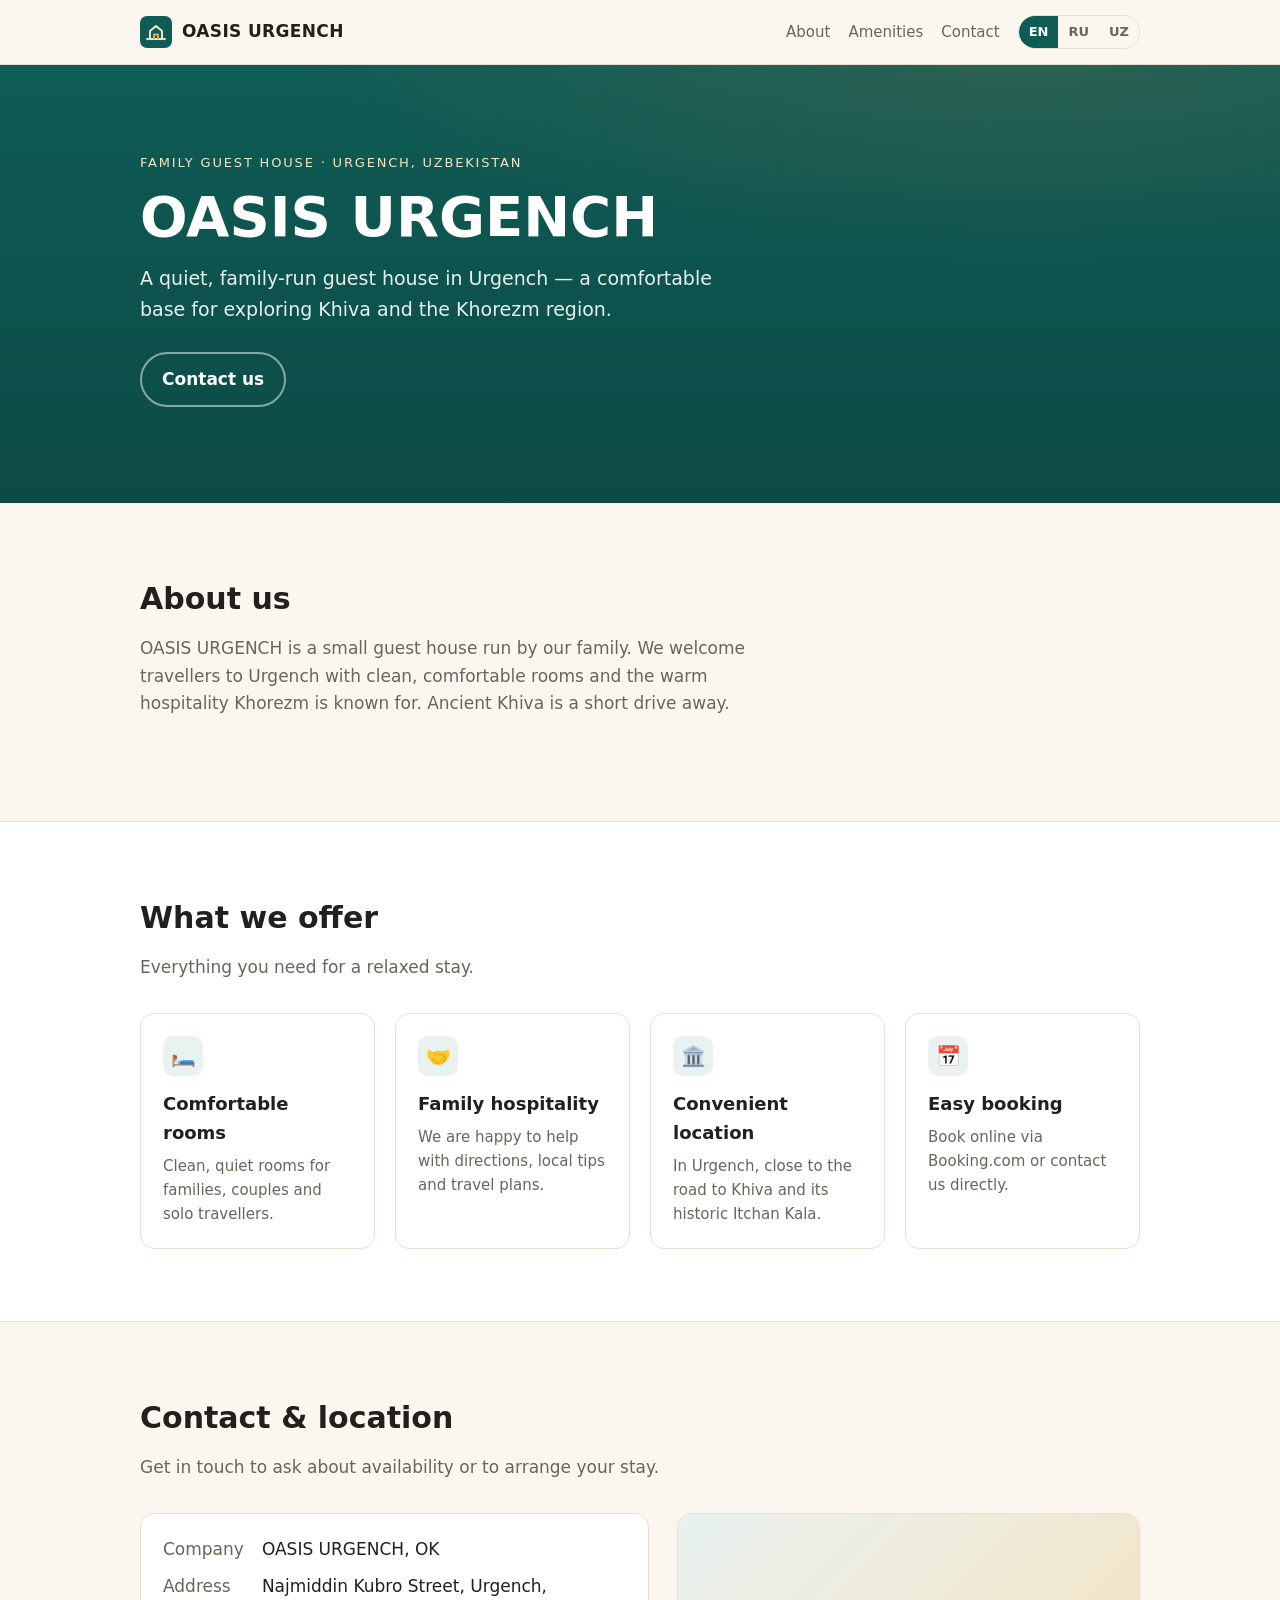
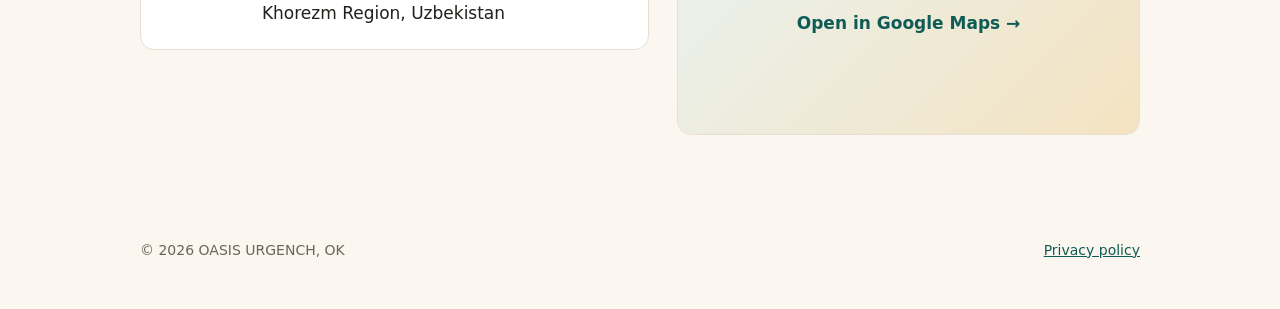
==== index.html @ 20c824fc "Add OASIS URGENCH guest house website Static one-page site (EN/RU/UZ) with contact details driven by" ====
<!doctype html>
<html lang="en">
<head>
  <meta charset="utf-8">
  <meta name="viewport" content="width=device-width, initial-scale=1">
  <title>OASIS URGENCH, OK — Family Guest House in Urgench, Uzbekistan</title>
  <meta name="description" content="OASIS URGENCH, OK is a family-run guest house on Najmiddin Kubro Street in Urgench, Khorezm Region, Uzbekistan.">
  <!-- Google Search Console: paste the verification meta tag on the next line if you choose the "HTML tag" method -->

  <link rel="icon" href="assets/favicon.svg" type="image/svg+xml">
  <link rel="stylesheet" href="assets/styles.css">
</head>
<body>
  <header class="site-header">
    <div class="wrap">
      <a class="brand" href="#top"><img src="assets/favicon.svg" alt="">OASIS URGENCH</a>
      <nav class="nav">
        <a href="#about" data-i18n="nav.about">About</a>
        <a href="#amenities" data-i18n="nav.amenities">Amenities</a>
        <a href="#contact" data-i18n="nav.contact">Contact</a>
        <div class="lang" role="group" aria-label="Language">
          <button type="button" data-lang="en" aria-pressed="true">EN</button>
          <button type="button" data-lang="ru" aria-pressed="false">RU</button>
          <button type="button" data-lang="uz" aria-pressed="false">UZ</button>
        </div>
      </nav>
    </div>
  </header>

  <main id="top">
    <div class="hero">
      <div class="wrap">
        <p class="eyebrow" data-i18n="hero.eyebrow">Family guest house · Urgench, Uzbekistan</p>
        <h1>OASIS URGENCH</h1>
        <p class="lead" data-i18n="hero.lead">A quiet, family-run guest house in Urgench — a comfortable base for exploring Khiva and the Khorezm region.</p>
        <div class="actions">
          <a class="btn btn-primary" href="#" data-site-href="bookingUrl" target="_blank" rel="noopener" data-i18n="hero.book">Book on Booking.com</a>
          <a class="btn btn-ghost" href="#contact" data-i18n="hero.contact">Contact us</a>
        </div>
      </div>
    </div>

    <section id="about">
      <div class="wrap">
        <h2 data-i18n="about.title">About us</h2>
        <p class="section-intro" data-i18n="about.text">OASIS URGENCH is a small guest house run by our family. We welcome travellers to Urgench with clean, comfortable rooms and the warm hospitality Khorezm is known for. Ancient Khiva is a short drive away.</p>
      </div>
    </section>

    <section id="amenities" class="alt">
      <div class="wrap">
        <h2 data-i18n="amenities.title">What we offer</h2>
        <p class="section-intro" data-i18n="amenities.intro">Everything you need for a relaxed stay.</p>
        <div class="grid">
          <div class="card">
            <div class="icon" aria-hidden="true">🛏️</div>
            <h3 data-i18n="amenities.rooms.t">Comfortable rooms</h3>
            <p data-i18n="amenities.rooms.d">Clean, quiet rooms for families, couples and solo travellers.</p>
          </div>
          <div class="card">
            <div class="icon" aria-hidden="true">🤝</div>
            <h3 data-i18n="amenities.host.t">Family hospitality</h3>
            <p data-i18n="amenities.host.d">We are happy to help with directions, local tips and travel plans.</p>
          </div>
          <div class="card">
            <div class="icon" aria-hidden="true">🏛️</div>
            <h3 data-i18n="amenities.location.t">Convenient location</h3>
            <p data-i18n="amenities.location.d">In Urgench, close to the road to Khiva and its historic Itchan Kala.</p>
          </div>
          <div class="card">
            <div class="icon" aria-hidden="true">📅</div>
            <h3 data-i18n="amenities.booking.t">Easy booking</h3>
            <p data-i18n="amenities.booking.d">Book online via Booking.com or contact us directly.</p>
          </div>
        </div>
      </div>
    </section>

    <section id="contact">
      <div class="wrap">
        <h2 data-i18n="contact.title">Contact &amp; location</h2>
        <p class="section-intro" data-i18n="contact.intro">Get in touch to ask about availability or to arrange your stay.</p>
        <div class="contact">
          <div class="card">
            <dl>
              <dt data-i18n="contact.company">Company</dt>
              <dd data-site="legalName">OASIS URGENCH, OK</dd>
              <dt data-i18n="contact.address">Address</dt>
              <dd data-site="address">Najmiddin Kubro Street, Urgench, Khorezm Region, Uzbekistan</dd>
              <dt data-i18n="contact.phone" data-site-row="phone">Phone</dt>
              <dd data-site-row="phone"><a data-site-link="phone"></a></dd>
              <dt data-i18n="contact.email" data-site-row="email">Email</dt>
              <dd data-site-row="email"><a data-site-link="email"></a></dd>
              <dt data-site-row="telegram">Telegram</dt>
              <dd data-site-row="telegram"><a data-site-link="telegram" target="_blank" rel="noopener"></a></dd>
              <dt data-site-row="whatsapp">WhatsApp</dt>
              <dd data-site-row="whatsapp"><a data-site-link="whatsapp" target="_blank" rel="noopener"></a></dd>
            </dl>
          </div>
          <div class="card map-card">
            <a href="#" data-site-href="mapsUrl" target="_blank" rel="noopener" data-i18n="contact.map">Open in Google Maps →</a>
          </div>
        </div>
      </div>
    </section>
  </main>

  <footer class="site-footer">
    <div class="wrap">
      <span>© <span data-year></span> OASIS URGENCH, OK</span>
      <a href="privacy.html" data-i18n="footer.privacy">Privacy policy</a>
    </div>
  </footer>

  <script src="assets/config.js"></script>
  <script src="assets/main.js"></script>
</body>
</html>
---- assets/styles.css ----
:root {
  --bg: #fbf7f0;
  --surface: #ffffff;
  --text: #22201c;
  --muted: #6b645a;
  --brand: #0f5c56;
  --brand-ink: #ffffff;
  --accent: #c9823a;
  --line: #e7dfd2;
  --radius: 14px;
  --max: 1040px;
}

* { box-sizing: border-box; }

html { scroll-behavior: smooth; }

body {
  margin: 0;
  background: var(--bg);
  color: var(--text);
  font: 17px/1.6 "Inter", system-ui, -apple-system, "Segoe UI", Roboto, sans-serif;
}

a { color: var(--brand); }

.wrap { max-width: var(--max); margin: 0 auto; padding: 0 20px; }

/* Header */
.site-header {
  position: sticky; top: 0; z-index: 10;
  background: rgba(251, 247, 240, .92);
  backdrop-filter: blur(8px);
  border-bottom: 1px solid var(--line);
}
.site-header .wrap {
  display: flex; align-items: center; justify-content: space-between;
  gap: 16px; min-height: 64px;
}
.brand {
  display: flex; align-items: center; gap: 10px;
  font-weight: 700; letter-spacing: .02em; color: var(--text); text-decoration: none;
}
.brand img { width: 32px; height: 32px; }
.nav { display: flex; align-items: center; gap: 18px; }
.nav a { color: var(--muted); text-decoration: none; font-size: 15px; }
.nav a:hover { color: var(--text); }
.lang { display: flex; border: 1px solid var(--line); border-radius: 999px; overflow: hidden; }
.lang button {
  border: 0; background: transparent; padding: 6px 10px; cursor: pointer;
  font: inherit; font-size: 13px; font-weight: 600; color: var(--muted);
}
.lang button[aria-pressed="true"] { background: var(--brand); color: var(--brand-ink); }

/* Hero */
.hero {
  background:
    radial-gradient(1200px 400px at 80% -10%, rgba(201, 130, 58, .18), transparent 60%),
    linear-gradient(180deg, #0f5c56 0%, #0c4a45 100%);
  color: #fff;
  padding: 88px 0 96px;
}
.eyebrow {
  text-transform: uppercase; letter-spacing: .14em; font-size: 13px;
  color: #f4e3c1; margin: 0 0 12px;
}
.hero h1 { font-size: clamp(34px, 6vw, 56px); line-height: 1.1; margin: 0 0 16px; }
.hero p.lead { font-size: 19px; max-width: 620px; margin: 0 0 28px; color: #e6f0ee; }
.actions { display: flex; flex-wrap: wrap; gap: 12px; }
.btn {
  display: inline-block; padding: 12px 20px; border-radius: 999px;
  font-weight: 600; text-decoration: none; border: 2px solid transparent;
}
.btn-primary { background: var(--accent); color: #fff; }
.btn-ghost { border-color: rgba(255, 255, 255, .5); color: #fff; }

/* Sections */
section { padding: 72px 0; }
section h2 { font-size: 30px; margin: 0 0 12px; }
.section-intro { color: var(--muted); max-width: 640px; margin: 0 0 32px; }

.grid { display: grid; gap: 20px; grid-template-columns: repeat(auto-fit, minmax(220px, 1fr)); }
.card {
  background: var(--surface); border: 1px solid var(--line);
  border-radius: var(--radius); padding: 22px;
}
.card h3 { margin: 0 0 6px; font-size: 18px; }
.card p { margin: 0; color: var(--muted); font-size: 15px; }
.icon {
  width: 40px; height: 40px; border-radius: 10px; display: grid; place-items: center;
  background: #e9f2f0; color: var(--brand); margin-bottom: 14px; font-size: 20px;
}

.alt { background: var(--surface); border-top: 1px solid var(--line); border-bottom: 1px solid var(--line); }

.contact { display: grid; gap: 28px; grid-template-columns: 1.1fr 1fr; align-items: start; }
.contact dl { margin: 0; display: grid; grid-template-columns: max-content 1fr; gap: 10px 18px; }
.contact dt { color: var(--muted); }
.contact dd { margin: 0; font-weight: 500; overflow-wrap: anywhere; }
.map-card { padding: 0; overflow: hidden; }
.map-card a {
  display: grid; place-items: center; min-height: 220px; text-decoration: none;
  background: linear-gradient(135deg, #e9f2f0, #f4e3c1); color: var(--brand); font-weight: 600;
}

/* Footer */
.site-footer { padding: 32px 0 48px; color: var(--muted); font-size: 14px; }
.site-footer .wrap { display: flex; flex-wrap: wrap; justify-content: space-between; gap: 12px; }

/* Legal page */
.legal { padding: 56px 0 72px; }
.legal h1 { font-size: 34px; margin: 0 0 6px; }
.legal h2 { font-size: 21px; margin: 32px 0 8px; }
.legal .updated { color: var(--muted); margin: 0 0 24px; }
.legal p, .legal li { max-width: 720px; }

[hidden] { display: none !important; }

@media (max-width: 760px) {
  .nav a { display: none; }
  .hero { padding: 64px 0 72px; }
  section { padding: 56px 0; }
  .contact { grid-template-columns: 1fr; }
}
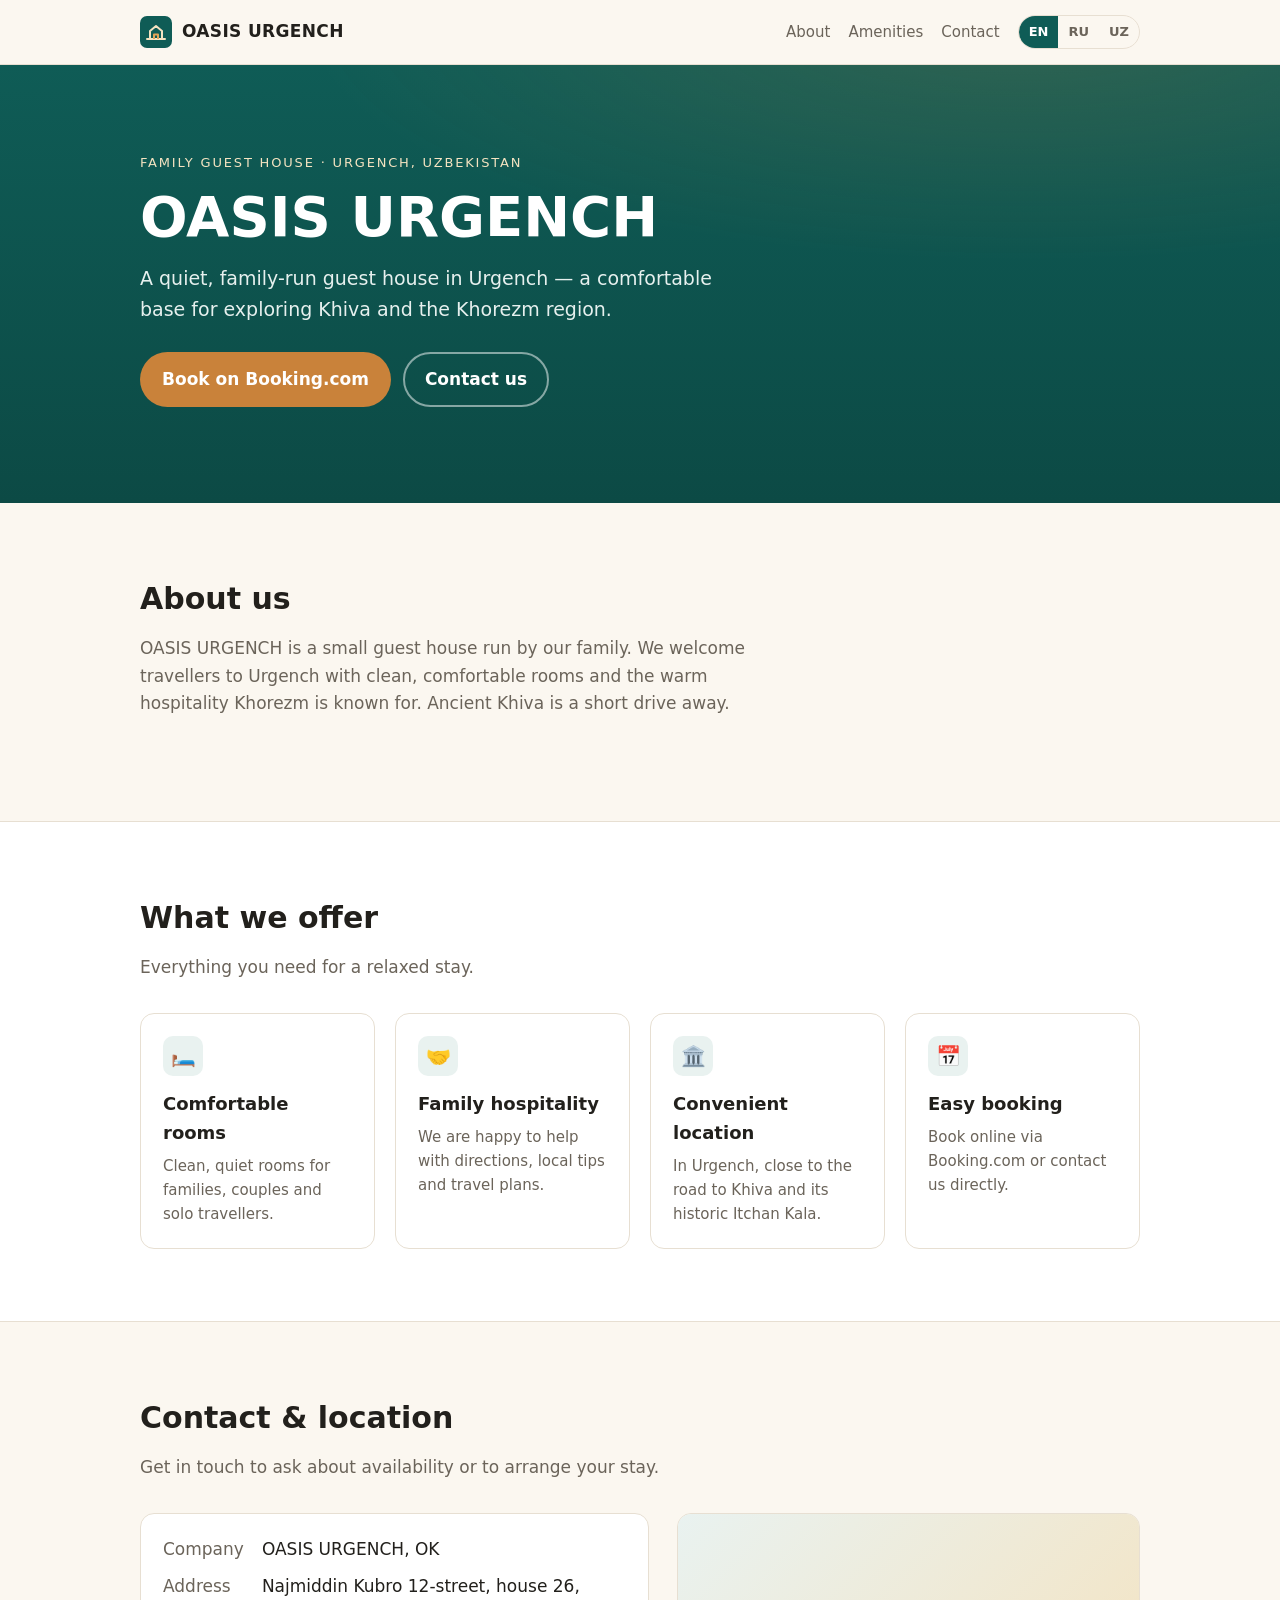
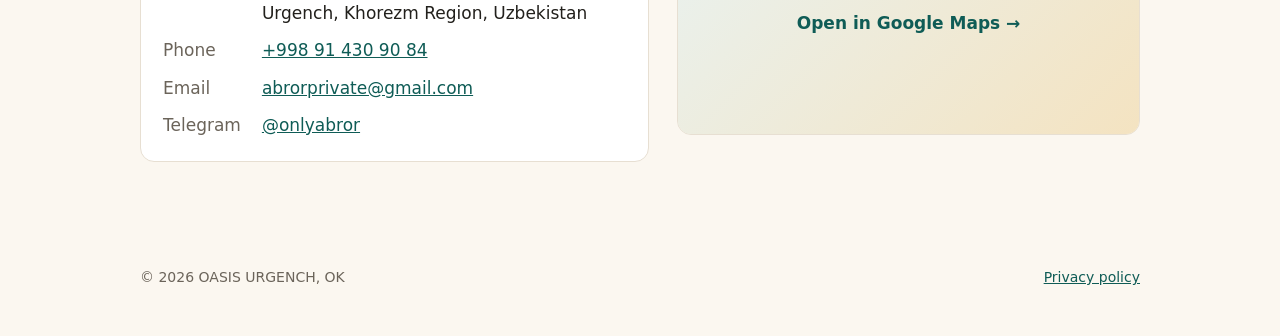
==== commit 90b47181: "Fill in contact details, address and Booking link Co-Authored-By: Claude Opus 5.5 <noreply@anthropic" ====
--- a/index.html
+++ b/index.html
@@ -86,7 +86,7 @@
               <dt data-i18n="contact.company">Company</dt>
               <dd data-site="legalName">OASIS URGENCH, OK</dd>
               <dt data-i18n="contact.address">Address</dt>
-              <dd data-site="address">Najmiddin Kubro Street, Urgench, Khorezm Region, Uzbekistan</dd>
+              <dd data-site="address">Najmiddin Kubro 12-street, house 26, Urgench, Khorezm Region, Uzbekistan</dd>
               <dt data-i18n="contact.phone" data-site-row="phone">Phone</dt>
               <dd data-site-row="phone"><a data-site-link="phone"></a></dd>
               <dt data-i18n="contact.email" data-site-row="email">Email</dt>
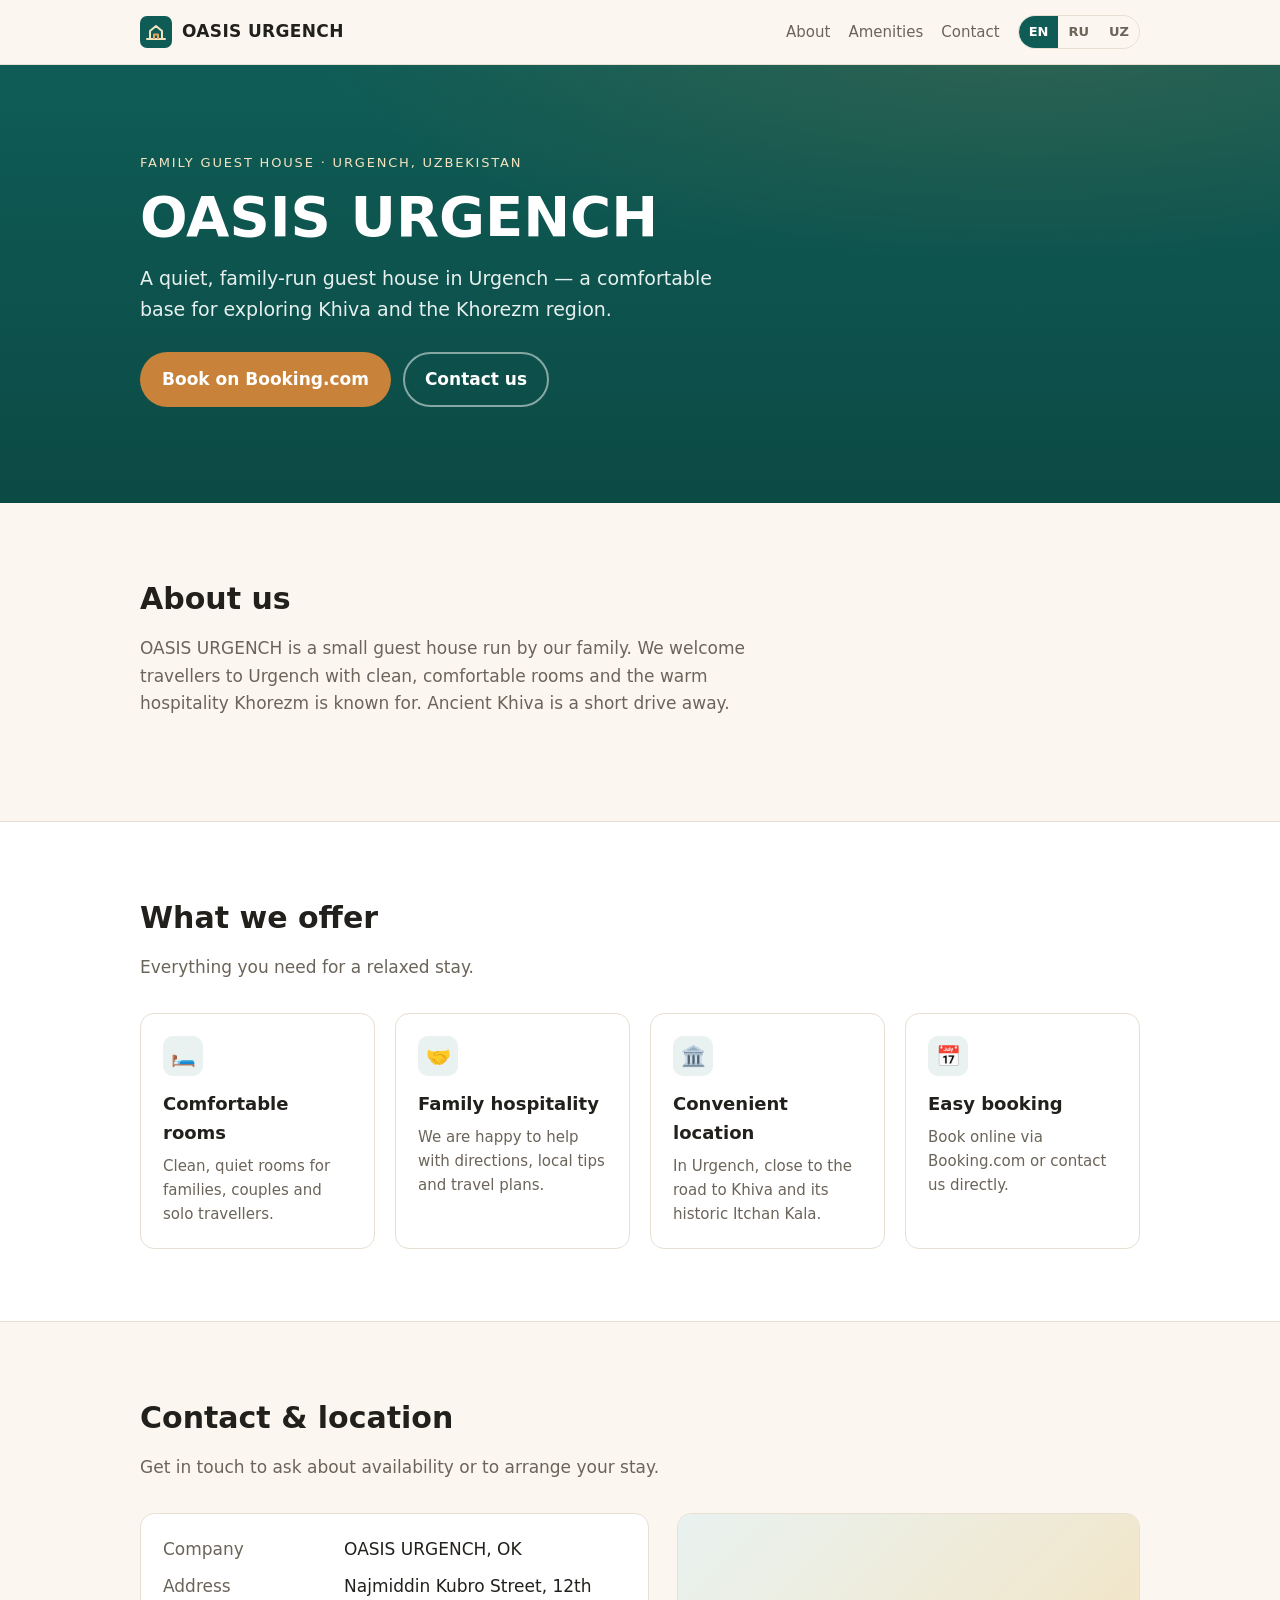
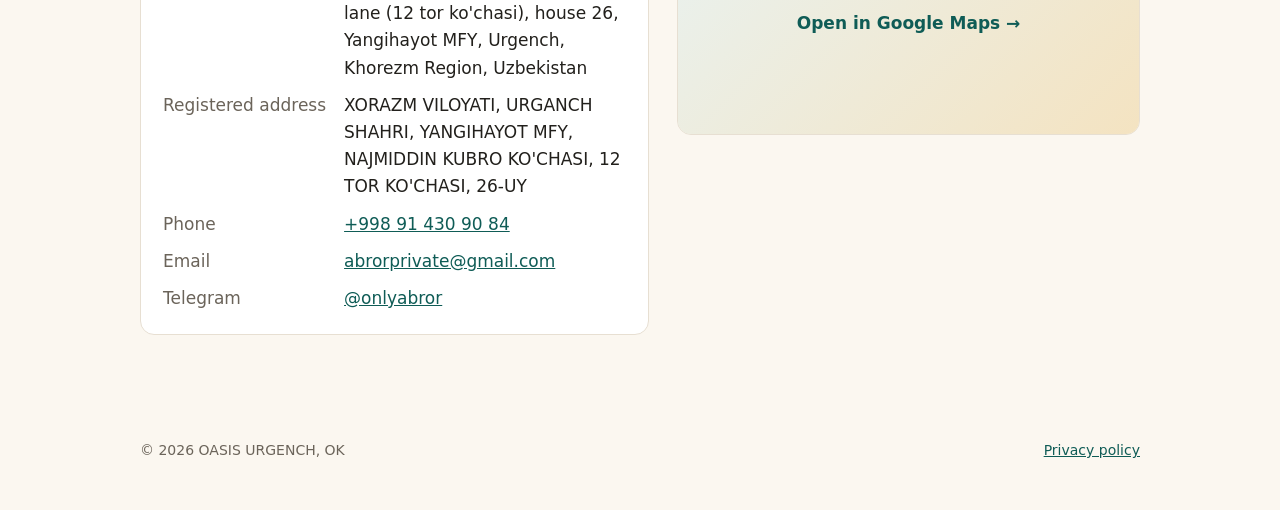
==== commit 68400f41: "Use the full registered address Co-Authored-By: Claude Opus 5.5 <noreply@anthropic.com> Claude-Sessi" ====
--- a/index.html
+++ b/index.html
@@ -86,7 +86,9 @@
               <dt data-i18n="contact.company">Company</dt>
               <dd data-site="legalName">OASIS URGENCH, OK</dd>
               <dt data-i18n="contact.address">Address</dt>
-              <dd data-site="address">Najmiddin Kubro 12-street, house 26, Urgench, Khorezm Region, Uzbekistan</dd>
+              <dd data-site="address">Najmiddin Kubro Street, 12th lane (12 tor ko'chasi), house 26, Yangihayot MFY, Urgench, Khorezm Region, Uzbekistan</dd>
+              <dt data-i18n="contact.official">Registered address</dt>
+              <dd data-site="addressOfficial">XORAZM VILOYATI, URGANCH SHAHRI, YANGIHAYOT MFY, NAJMIDDIN KUBRO KO'CHASI, 12 TOR KO'CHASI, 26-UY</dd>
               <dt data-i18n="contact.phone" data-site-row="phone">Phone</dt>
               <dd data-site-row="phone"><a data-site-link="phone"></a></dd>
               <dt data-i18n="contact.email" data-site-row="email">Email</dt>
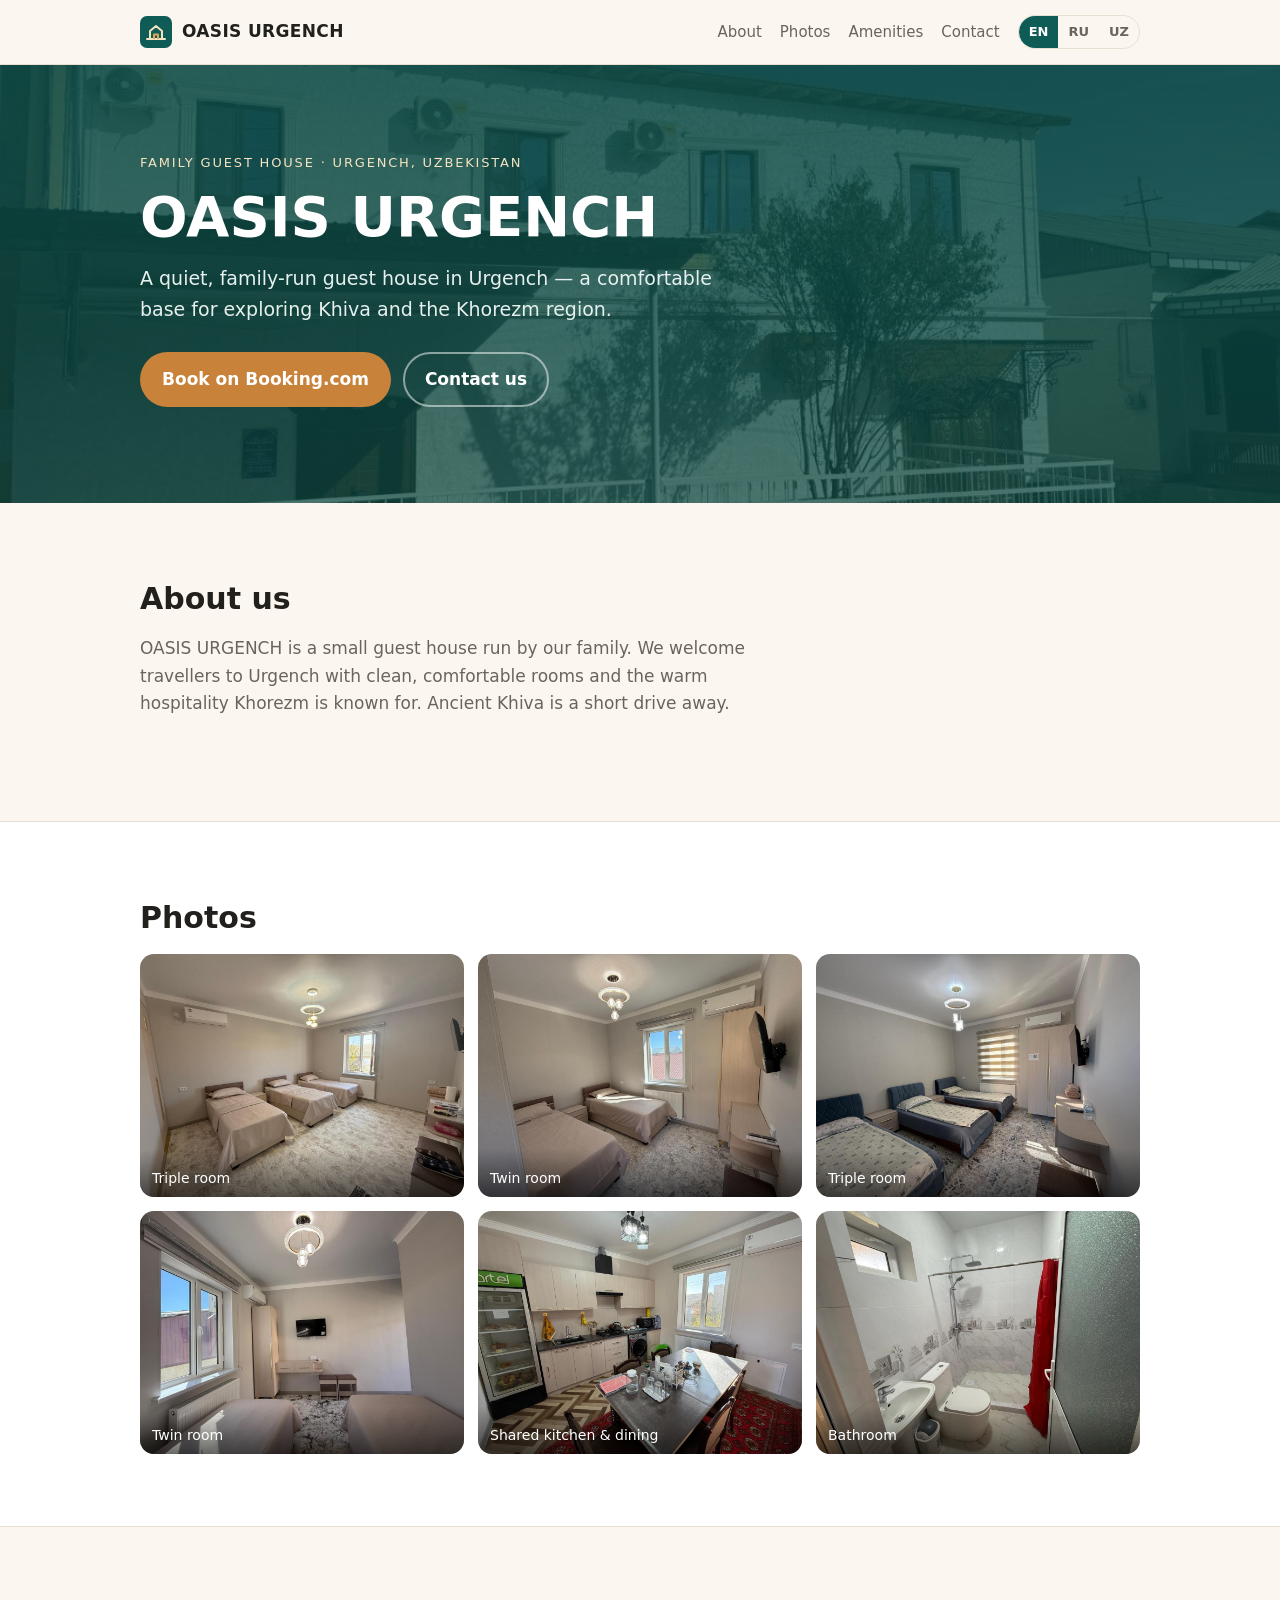
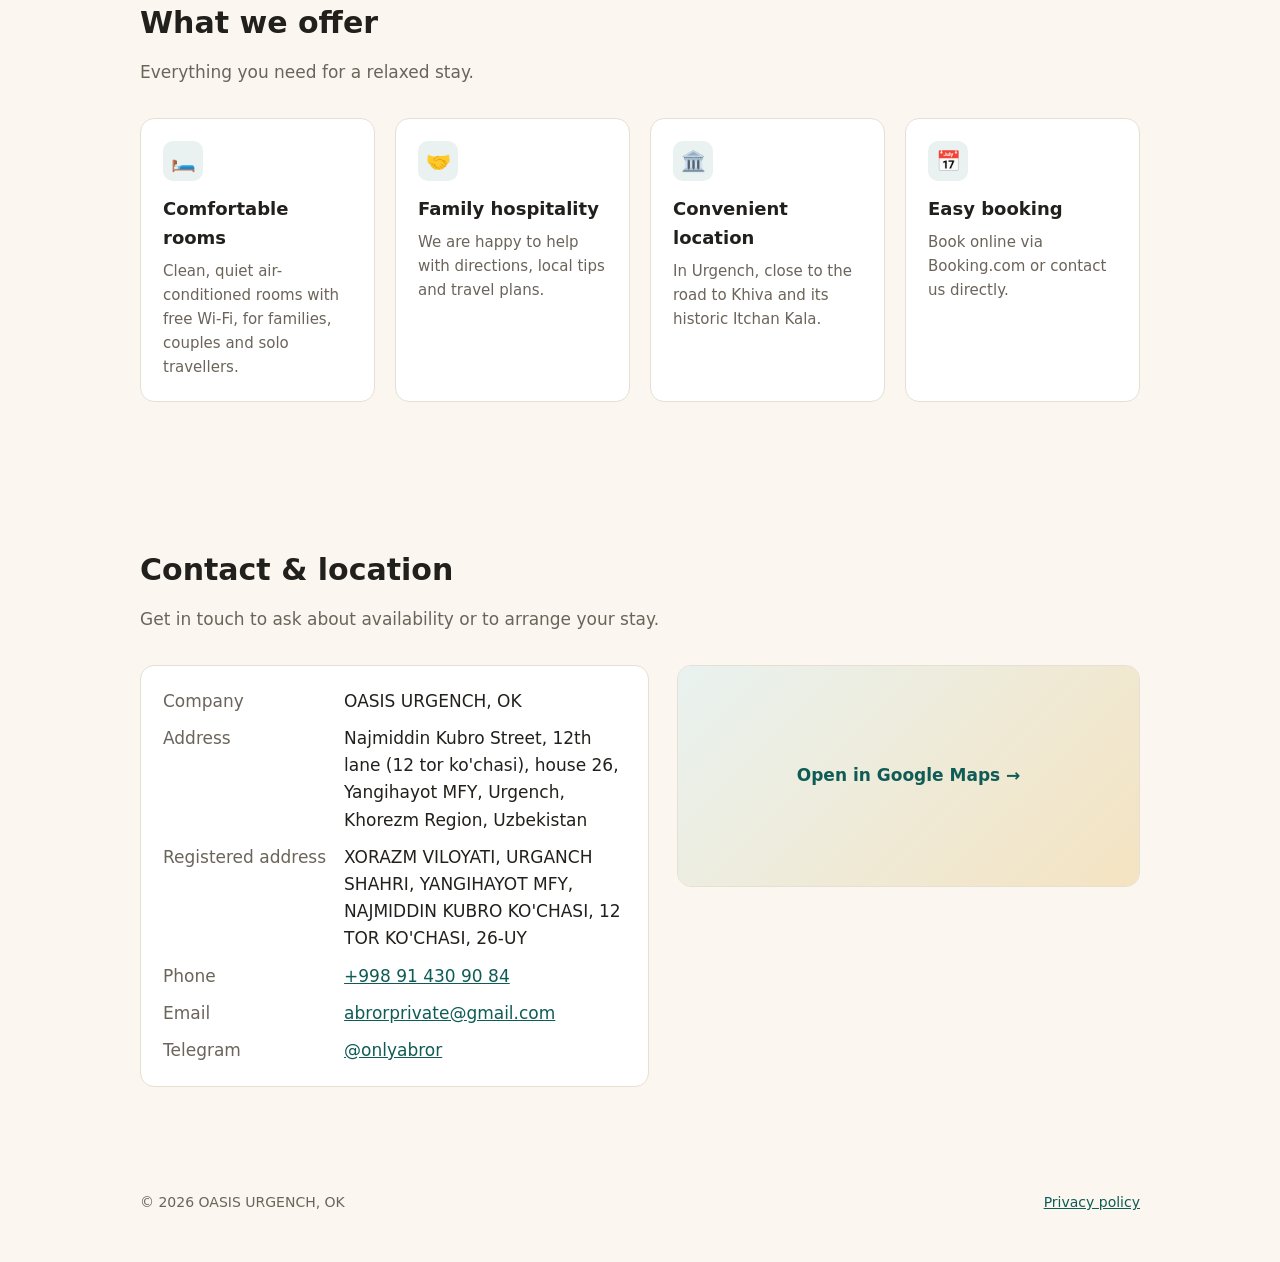
==== commit 52300ab4: "Add photo gallery and hero image, fix Google Maps link Co-Authored-By: Claude Opus 5.5 <noreply@anth" ====
--- a/index.html
+++ b/index.html
@@ -4,6 +4,7 @@
   <meta charset="utf-8">
   <meta name="viewport" content="width=device-width, initial-scale=1">
   <title>OASIS URGENCH, OK — Family Guest House in Urgench, Uzbekistan</title>
+  <meta property="og:image" content="https://theabror.github.io/oasis_web/assets/photos/exterior.jpg">
   <meta name="description" content="OASIS URGENCH, OK is a family-run guest house on Najmiddin Kubro Street in Urgench, Khorezm Region, Uzbekistan.">
   <!-- Google Search Console: paste the verification meta tag on the next line if you choose the "HTML tag" method -->
 
@@ -16,6 +17,7 @@
       <a class="brand" href="#top"><img src="assets/favicon.svg" alt="">OASIS URGENCH</a>
       <nav class="nav">
         <a href="#about" data-i18n="nav.about">About</a>
+        <a href="#photos" data-i18n="nav.photos">Photos</a>
         <a href="#amenities" data-i18n="nav.amenities">Amenities</a>
         <a href="#contact" data-i18n="nav.contact">Contact</a>
         <div class="lang" role="group" aria-label="Language">
@@ -47,7 +49,21 @@
       </div>
     </section>
 
-    <section id="amenities" class="alt">
+    <section id="photos" class="alt">
+      <div class="wrap">
+        <h2 data-i18n="photos.title">Photos</h2>
+        <div class="gallery">
+          <figure><img src="assets/photos/room-triple.jpg" alt="Triple room with three single beds" loading="lazy" width="1200" height="900"><figcaption data-i18n="photos.triple">Triple room</figcaption></figure>
+          <figure><img src="assets/photos/room-twin.jpg" alt="Room with two beds and a TV" loading="lazy" width="1200" height="900"><figcaption data-i18n="photos.twin">Twin room</figcaption></figure>
+          <figure><img src="assets/photos/room-triple-2.jpg" alt="Room with three beds and a wardrobe" loading="lazy" width="1200" height="900"><figcaption data-i18n="photos.triple">Triple room</figcaption></figure>
+          <figure><img src="assets/photos/room-twin-2.jpg" alt="Bright room with two beds by the window" loading="lazy" width="1200" height="900"><figcaption data-i18n="photos.twin">Twin room</figcaption></figure>
+          <figure><img src="assets/photos/kitchen.jpg" alt="Shared kitchen with dining table" loading="lazy" width="1200" height="900"><figcaption data-i18n="photos.kitchen">Shared kitchen &amp; dining</figcaption></figure>
+          <figure><img src="assets/photos/bathroom.jpg" alt="Bathroom with shower" loading="lazy" width="1200" height="900"><figcaption data-i18n="photos.bathroom">Bathroom</figcaption></figure>
+        </div>
+      </div>
+    </section>
+
+    <section id="amenities">
       <div class="wrap">
         <h2 data-i18n="amenities.title">What we offer</h2>
         <p class="section-intro" data-i18n="amenities.intro">Everything you need for a relaxed stay.</p>
@@ -55,7 +71,7 @@
           <div class="card">
             <div class="icon" aria-hidden="true">🛏️</div>
             <h3 data-i18n="amenities.rooms.t">Comfortable rooms</h3>
-            <p data-i18n="amenities.rooms.d">Clean, quiet rooms for families, couples and solo travellers.</p>
+            <p data-i18n="amenities.rooms.d">Clean, quiet air-conditioned rooms with free Wi-Fi, for families, couples and solo travellers.</p>
           </div>
           <div class="card">
             <div class="icon" aria-hidden="true">🤝</div>
--- a/assets/styles.css
+++ b/assets/styles.css
@@ -55,8 +55,9 @@
 /* Hero */
 .hero {
   background:
-    radial-gradient(1200px 400px at 80% -10%, rgba(201, 130, 58, .18), transparent 60%),
-    linear-gradient(180deg, #0f5c56 0%, #0c4a45 100%);
+    linear-gradient(180deg, rgba(12, 74, 69, .88) 0%, rgba(12, 74, 69, .72) 100%),
+    url("photos/exterior.jpg") center / cover no-repeat,
+    #0c4a45;
   color: #fff;
   padding: 88px 0 96px;
 }
@@ -93,6 +94,14 @@
 
 .alt { background: var(--surface); border-top: 1px solid var(--line); border-bottom: 1px solid var(--line); }
 
+.gallery { display: grid; gap: 14px; grid-template-columns: repeat(3, 1fr); }
+.gallery figure { margin: 0; border-radius: var(--radius); overflow: hidden; background: var(--line); position: relative; }
+.gallery img { display: block; width: 100%; height: 100%; aspect-ratio: 4 / 3; object-fit: cover; }
+.gallery figcaption {
+  position: absolute; left: 0; right: 0; bottom: 0; padding: 18px 12px 8px;
+  font-size: 14px; color: #fff; background: linear-gradient(transparent, rgba(0, 0, 0, .55));
+}
+
 .contact { display: grid; gap: 28px; grid-template-columns: 1.1fr 1fr; align-items: start; }
 .contact dl { margin: 0; display: grid; grid-template-columns: max-content 1fr; gap: 10px 18px; }
 .contact dt { color: var(--muted); }
@@ -120,5 +129,13 @@
   .nav a { display: none; }
   .hero { padding: 64px 0 72px; }
   section { padding: 56px 0; }
-  .contact { grid-template-columns: 1fr; }
+  .gallery { display: grid; gap: 14px; grid-template-columns: repeat(3, 1fr); }
+.gallery figure { margin: 0; border-radius: var(--radius); overflow: hidden; background: var(--line); position: relative; }
+.gallery img { display: block; width: 100%; height: 100%; aspect-ratio: 4 / 3; object-fit: cover; }
+.gallery figcaption {
+  position: absolute; left: 0; right: 0; bottom: 0; padding: 18px 12px 8px;
+  font-size: 14px; color: #fff; background: linear-gradient(transparent, rgba(0, 0, 0, .55));
 }
+
+.contact { grid-template-columns: 1fr; }
+}
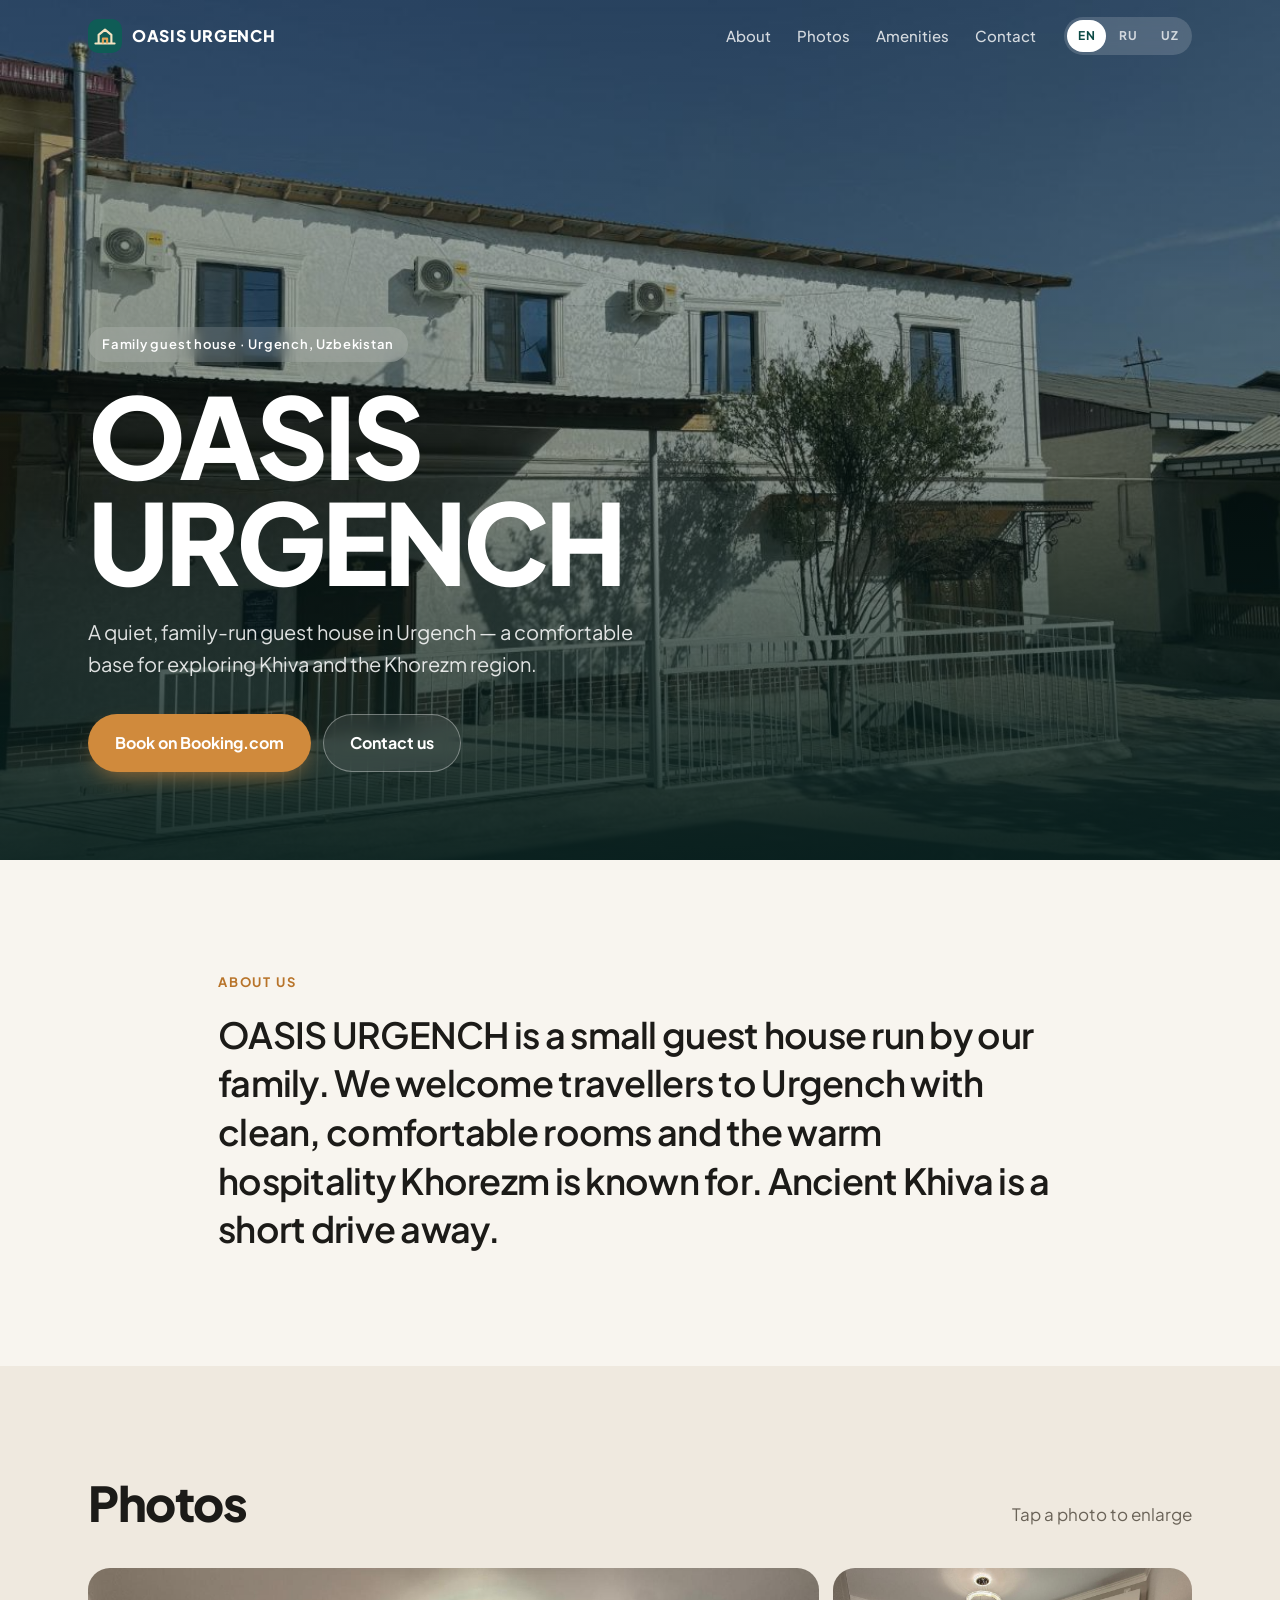
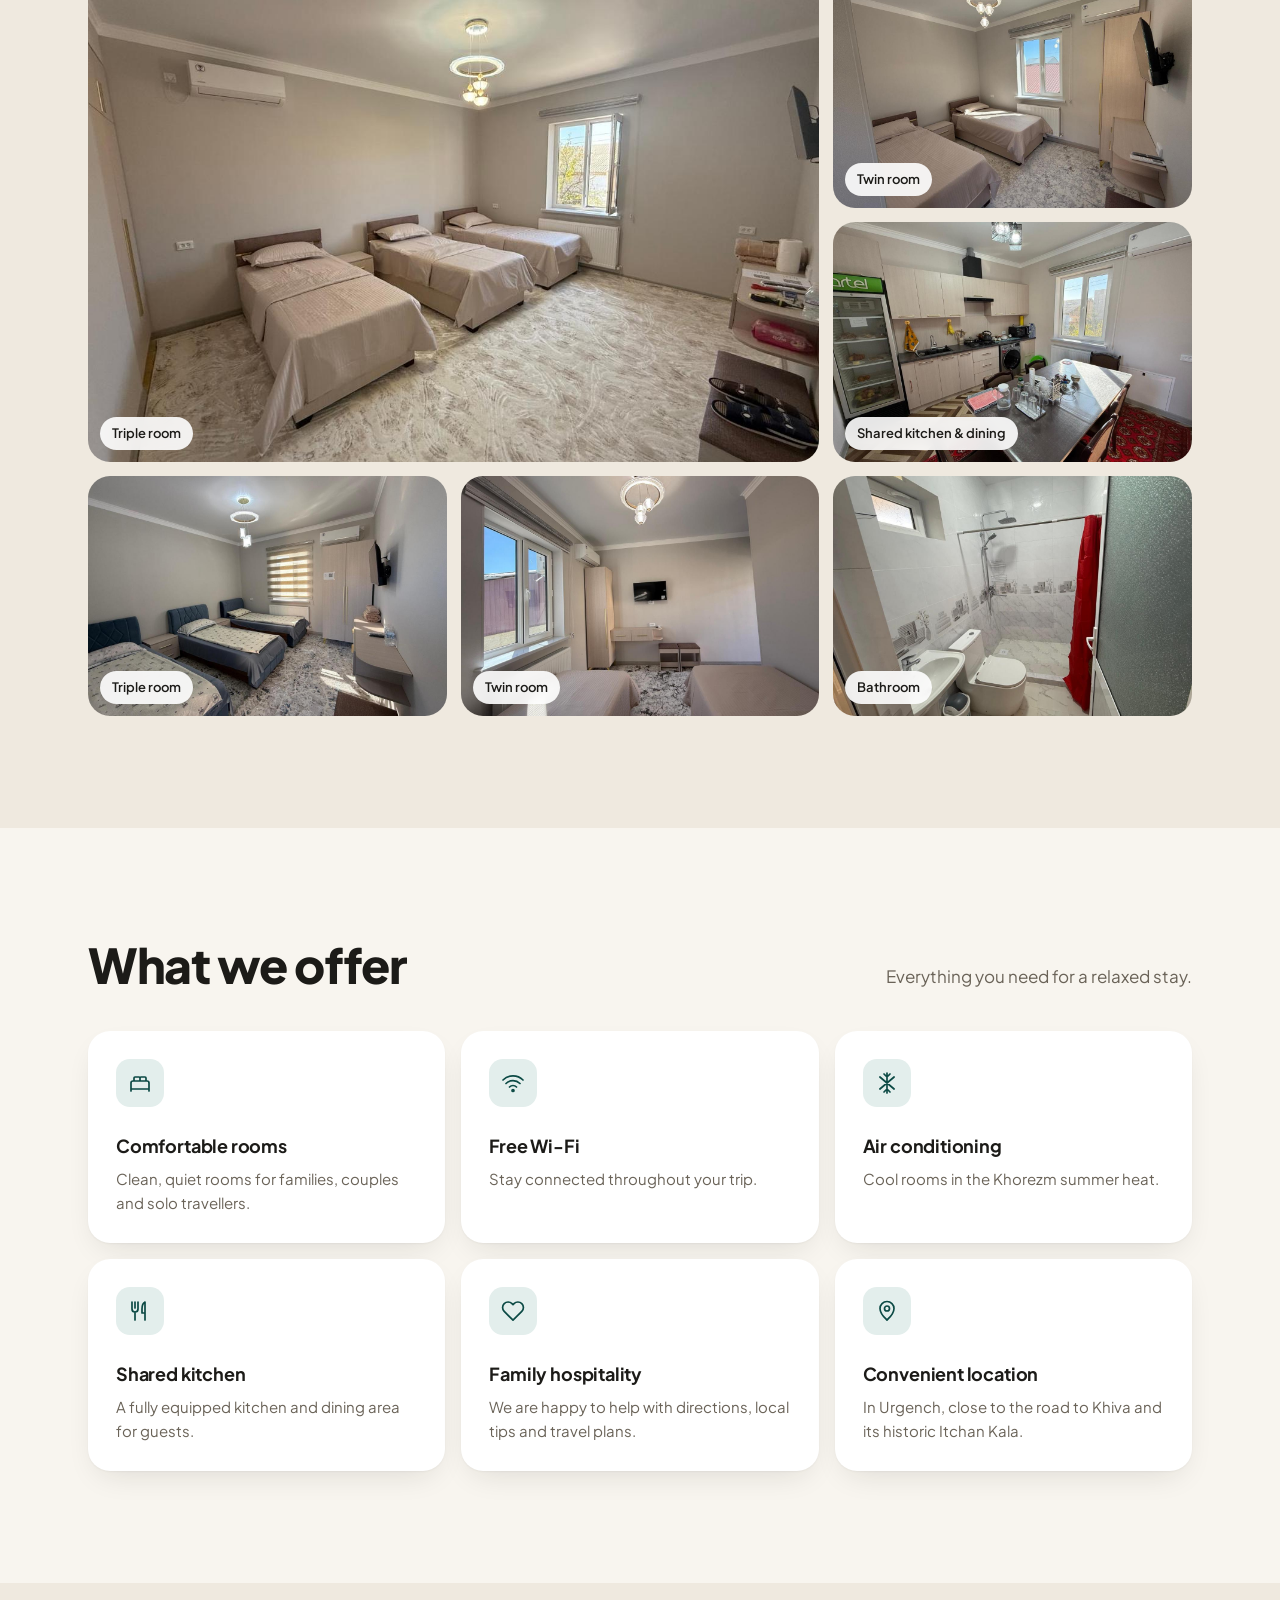
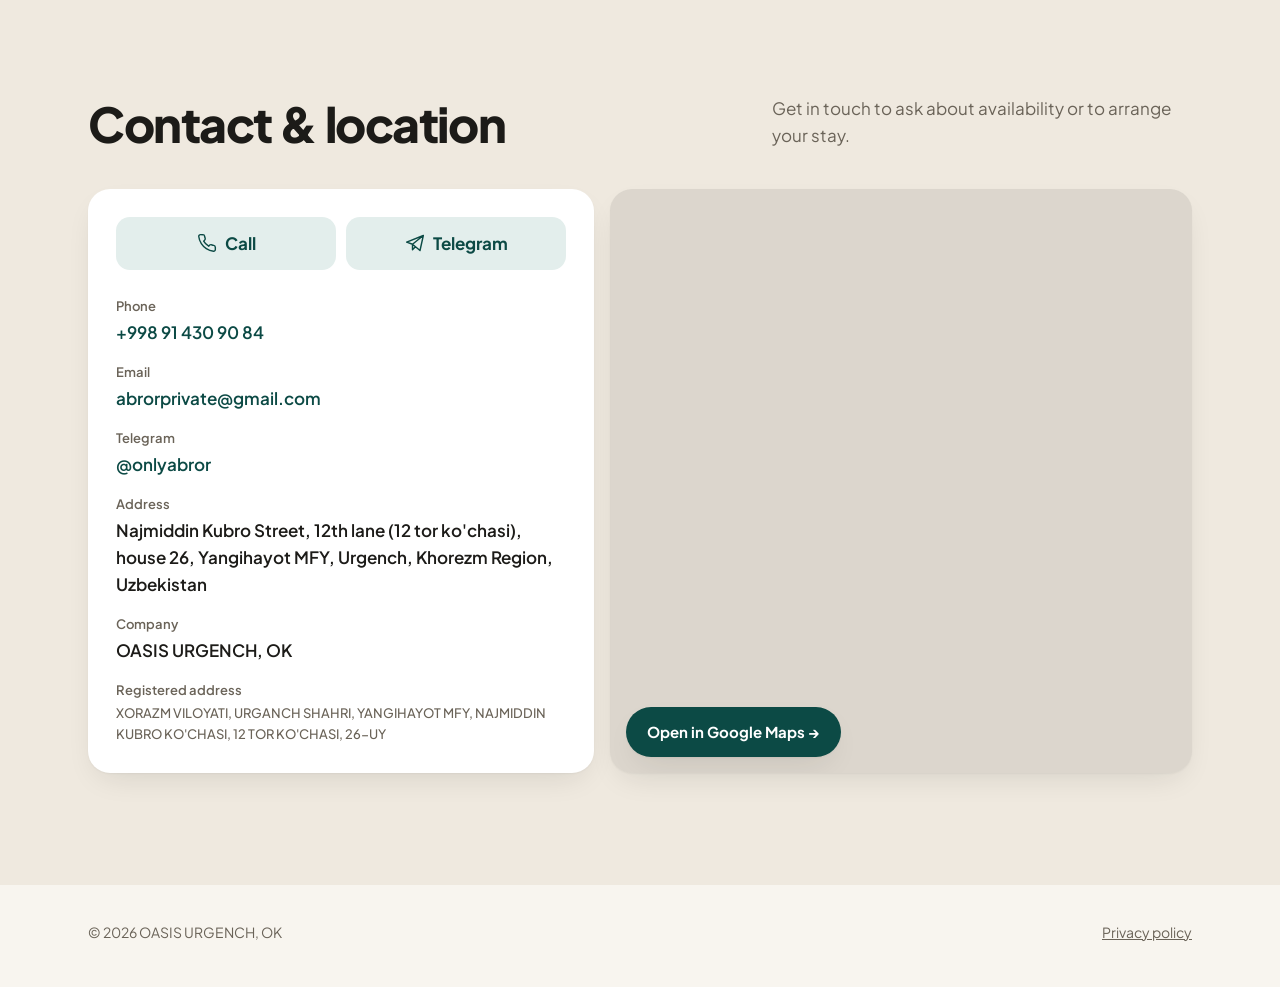
==== commit 0eb6b33c: "Modern redesign and mobile layout Full-screen photo hero, mosaic gallery (swipe carousel on phones) " ====
--- a/index.html
+++ b/index.html
@@ -2,24 +2,31 @@
 <html lang="en">
 <head>
   <meta charset="utf-8">
-  <meta name="viewport" content="width=device-width, initial-scale=1">
+  <meta name="viewport" content="width=device-width, initial-scale=1, viewport-fit=cover">
   <title>OASIS URGENCH, OK — Family Guest House in Urgench, Uzbekistan</title>
+  <meta name="description" content="OASIS URGENCH, OK is a family-run guest house on Najmiddin Kubro Street in Urgench, Khorezm Region, Uzbekistan.">
+  <meta property="og:title" content="OASIS URGENCH — Family Guest House in Urgench">
   <meta property="og:image" content="https://theabror.github.io/oasis_web/assets/photos/exterior.jpg">
-  <meta name="description" content="OASIS URGENCH, OK is a family-run guest house on Najmiddin Kubro Street in Urgench, Khorezm Region, Uzbekistan.">
+  <meta name="theme-color" content="#0c4a45">
   <!-- Google Search Console: paste the verification meta tag on the next line if you choose the "HTML tag" method -->
 
   <link rel="icon" href="assets/favicon.svg" type="image/svg+xml">
-  <link rel="stylesheet" href="assets/styles.css">
+  <link rel="preconnect" href="https://fonts.googleapis.com">
+  <link rel="preconnect" href="https://fonts.gstatic.com" crossorigin>
+  <link rel="stylesheet" href="https://fonts.googleapis.com/css2?family=Plus+Jakarta+Sans:wght@400;500;600;700;800&display=swap">
+  <link rel="stylesheet" href="assets/styles.css?v=5">
 </head>
 <body>
-  <header class="site-header">
+  <header class="site-header" id="header">
     <div class="wrap">
       <a class="brand" href="#top"><img src="assets/favicon.svg" alt="">OASIS URGENCH</a>
       <nav class="nav">
-        <a href="#about" data-i18n="nav.about">About</a>
-        <a href="#photos" data-i18n="nav.photos">Photos</a>
-        <a href="#amenities" data-i18n="nav.amenities">Amenities</a>
-        <a href="#contact" data-i18n="nav.contact">Contact</a>
+        <div class="nav-links">
+          <a href="#about" data-i18n="nav.about">About</a>
+          <a href="#photos" data-i18n="nav.photos">Photos</a>
+          <a href="#amenities" data-i18n="nav.amenities">Amenities</a>
+          <a href="#contact" data-i18n="nav.contact">Contact</a>
+        </div>
         <div class="lang" role="group" aria-label="Language">
           <button type="button" data-lang="en" aria-pressed="true">EN</button>
           <button type="button" data-lang="ru" aria-pressed="false">RU</button>
@@ -33,78 +40,99 @@
     <div class="hero">
       <div class="wrap">
         <p class="eyebrow" data-i18n="hero.eyebrow">Family guest house · Urgench, Uzbekistan</p>
-        <h1>OASIS URGENCH</h1>
+        <h1>OASIS<br>URGENCH</h1>
         <p class="lead" data-i18n="hero.lead">A quiet, family-run guest house in Urgench — a comfortable base for exploring Khiva and the Khorezm region.</p>
         <div class="actions">
-          <a class="btn btn-primary" href="#" data-site-href="bookingUrl" target="_blank" rel="noopener" data-i18n="hero.book">Book on Booking.com</a>
+          <a class="btn btn-primary" href="https://www.booking.com/hotel/uz/oasis-urgench.html" data-site-href="bookingUrl" target="_blank" rel="noopener" data-i18n="hero.book">Book on Booking.com</a>
           <a class="btn btn-ghost" href="#contact" data-i18n="hero.contact">Contact us</a>
         </div>
       </div>
     </div>
 
     <section id="about">
-      <div class="wrap">
-        <h2 data-i18n="about.title">About us</h2>
-        <p class="section-intro" data-i18n="about.text">OASIS URGENCH is a small guest house run by our family. We welcome travellers to Urgench with clean, comfortable rooms and the warm hospitality Khorezm is known for. Ancient Khiva is a short drive away.</p>
+      <div class="wrap about reveal">
+        <p class="kicker" data-i18n="about.title">About us</p>
+        <p class="statement" data-i18n="about.text">OASIS URGENCH is a small guest house run by our family. We welcome travellers to Urgench with clean, comfortable rooms and the warm hospitality Khorezm is known for. Ancient Khiva is a short drive away.</p>
       </div>
     </section>
 
     <section id="photos" class="alt">
       <div class="wrap">
-        <h2 data-i18n="photos.title">Photos</h2>
-        <div class="gallery">
-          <figure><img src="assets/photos/room-triple.jpg" alt="Triple room with three single beds" loading="lazy" width="1200" height="900"><figcaption data-i18n="photos.triple">Triple room</figcaption></figure>
-          <figure><img src="assets/photos/room-twin.jpg" alt="Room with two beds and a TV" loading="lazy" width="1200" height="900"><figcaption data-i18n="photos.twin">Twin room</figcaption></figure>
-          <figure><img src="assets/photos/room-triple-2.jpg" alt="Room with three beds and a wardrobe" loading="lazy" width="1200" height="900"><figcaption data-i18n="photos.triple">Triple room</figcaption></figure>
-          <figure><img src="assets/photos/room-twin-2.jpg" alt="Bright room with two beds by the window" loading="lazy" width="1200" height="900"><figcaption data-i18n="photos.twin">Twin room</figcaption></figure>
-          <figure><img src="assets/photos/kitchen.jpg" alt="Shared kitchen with dining table" loading="lazy" width="1200" height="900"><figcaption data-i18n="photos.kitchen">Shared kitchen &amp; dining</figcaption></figure>
-          <figure><img src="assets/photos/bathroom.jpg" alt="Bathroom with shower" loading="lazy" width="1200" height="900"><figcaption data-i18n="photos.bathroom">Bathroom</figcaption></figure>
+        <div class="section-head reveal">
+          <h2 data-i18n="photos.title">Photos</h2>
+          <p class="hint" data-i18n="photos.hint">Tap a photo to enlarge</p>
+        </div>
+        <div class="gallery reveal">
+          <button type="button" class="shot"><img src="assets/photos/room-triple.jpg" alt="Triple room with three single beds" loading="lazy" width="1200" height="900"><span data-i18n="photos.triple">Triple room</span></button>
+          <button type="button" class="shot"><img src="assets/photos/room-twin.jpg" alt="Room with two beds and a TV" loading="lazy" width="1200" height="900"><span data-i18n="photos.twin">Twin room</span></button>
+          <button type="button" class="shot"><img src="assets/photos/kitchen.jpg" alt="Shared kitchen with dining table" loading="lazy" width="1200" height="900"><span data-i18n="photos.kitchen">Shared kitchen &amp; dining</span></button>
+          <button type="button" class="shot"><img src="assets/photos/room-triple-2.jpg" alt="Room with three beds and a wardrobe" loading="lazy" width="1200" height="900"><span data-i18n="photos.triple">Triple room</span></button>
+          <button type="button" class="shot"><img src="assets/photos/room-twin-2.jpg" alt="Bright room with two beds by the window" loading="lazy" width="1200" height="900"><span data-i18n="photos.twin">Twin room</span></button>
+          <button type="button" class="shot"><img src="assets/photos/bathroom.jpg" alt="Bathroom with shower" loading="lazy" width="1200" height="900"><span data-i18n="photos.bathroom">Bathroom</span></button>
         </div>
       </div>
     </section>
 
     <section id="amenities">
       <div class="wrap">
-        <h2 data-i18n="amenities.title">What we offer</h2>
-        <p class="section-intro" data-i18n="amenities.intro">Everything you need for a relaxed stay.</p>
-        <div class="grid">
-          <div class="card">
-            <div class="icon" aria-hidden="true">🛏️</div>
+        <div class="section-head reveal">
+          <h2 data-i18n="amenities.title">What we offer</h2>
+          <p class="hint" data-i18n="amenities.intro">Everything you need for a relaxed stay.</p>
+        </div>
+        <div class="features reveal">
+          <div class="feature">
+            <svg viewBox="0 0 24 24" aria-hidden="true"><path d="M3 18v-6a2 2 0 0 1 2-2h14a2 2 0 0 1 2 2v6M3 18h18M3 18v2M21 18v2M6 10V7a1 1 0 0 1 1-1h4a1 1 0 0 1 1 1v3M12 10V7a1 1 0 0 1 1-1h4a1 1 0 0 1 1 1v3"/></svg>
             <h3 data-i18n="amenities.rooms.t">Comfortable rooms</h3>
-            <p data-i18n="amenities.rooms.d">Clean, quiet air-conditioned rooms with free Wi-Fi, for families, couples and solo travellers.</p>
+            <p data-i18n="amenities.rooms.d">Clean, quiet rooms for families, couples and solo travellers.</p>
           </div>
-          <div class="card">
-            <div class="icon" aria-hidden="true">🤝</div>
+          <div class="feature">
+            <svg viewBox="0 0 24 24" aria-hidden="true"><path d="M5 12.5a10 10 0 0 1 14 0M8.5 16a5 5 0 0 1 7 0M2 9a14 14 0 0 1 20 0"/><circle cx="12" cy="19.5" r="1"/></svg>
+            <h3 data-i18n="amenities.wifi.t">Free Wi-Fi</h3>
+            <p data-i18n="amenities.wifi.d">Stay connected throughout your trip.</p>
+          </div>
+          <div class="feature">
+            <svg viewBox="0 0 24 24" aria-hidden="true"><path d="M12 2v20M4.9 6l14.2 12M19.1 6 4.9 18M9 3l3 3 3-3M9 21l3-3 3 3"/></svg>
+            <h3 data-i18n="amenities.ac.t">Air conditioning</h3>
+            <p data-i18n="amenities.ac.d">Cool rooms in the Khorezm summer heat.</p>
+          </div>
+          <div class="feature">
+            <svg viewBox="0 0 24 24" aria-hidden="true"><path d="M4 3v7a3 3 0 0 0 3 3v8M7 3v6M10 3v7a3 3 0 0 1-3 3M17 21V3c-2 1-3 4-3 7v4h3"/></svg>
+            <h3 data-i18n="amenities.kitchen.t">Shared kitchen</h3>
+            <p data-i18n="amenities.kitchen.d">A fully equipped kitchen and dining area for guests.</p>
+          </div>
+          <div class="feature">
+            <svg viewBox="0 0 24 24" aria-hidden="true"><path d="M20.8 4.6a5.5 5.5 0 0 0-7.8 0L12 5.7l-1-1.1a5.5 5.5 0 0 0-7.8 7.8L12 21.2l8.8-8.8a5.5 5.5 0 0 0 0-7.8z"/></svg>
             <h3 data-i18n="amenities.host.t">Family hospitality</h3>
             <p data-i18n="amenities.host.d">We are happy to help with directions, local tips and travel plans.</p>
           </div>
-          <div class="card">
-            <div class="icon" aria-hidden="true">🏛️</div>
+          <div class="feature">
+            <svg viewBox="0 0 24 24" aria-hidden="true"><path d="M12 21s-7-6.2-7-11.5a7 7 0 0 1 14 0C19 14.8 12 21 12 21z"/><circle cx="12" cy="9.5" r="2.5"/></svg>
             <h3 data-i18n="amenities.location.t">Convenient location</h3>
             <p data-i18n="amenities.location.d">In Urgench, close to the road to Khiva and its historic Itchan Kala.</p>
-          </div>
-          <div class="card">
-            <div class="icon" aria-hidden="true">📅</div>
-            <h3 data-i18n="amenities.booking.t">Easy booking</h3>
-            <p data-i18n="amenities.booking.d">Book online via Booking.com or contact us directly.</p>
           </div>
         </div>
       </div>
     </section>
 
-    <section id="contact">
+    <section id="contact" class="alt">
       <div class="wrap">
-        <h2 data-i18n="contact.title">Contact &amp; location</h2>
-        <p class="section-intro" data-i18n="contact.intro">Get in touch to ask about availability or to arrange your stay.</p>
-        <div class="contact">
-          <div class="card">
+        <div class="section-head reveal">
+          <h2 data-i18n="contact.title">Contact &amp; location</h2>
+          <p class="hint" data-i18n="contact.intro">Get in touch to ask about availability or to arrange your stay.</p>
+        </div>
+        <div class="contact reveal">
+          <div class="contact-card">
+            <div class="quick">
+              <a class="pill" href="tel:+998914309084" data-site-href="phoneLink">
+                <svg viewBox="0 0 24 24" aria-hidden="true"><path d="M22 16.9v3a2 2 0 0 1-2.2 2 19.8 19.8 0 0 1-8.6-3.1 19.5 19.5 0 0 1-6-6A19.8 19.8 0 0 1 2.1 4.2 2 2 0 0 1 4.1 2h3a2 2 0 0 1 2 1.7c.1.9.4 1.8.7 2.7a2 2 0 0 1-.5 2.1L8 9.8a16 16 0 0 0 6 6l1.3-1.3a2 2 0 0 1 2.1-.4c.9.3 1.8.6 2.7.7a2 2 0 0 1 1.7 2z"/></svg>
+                <span data-i18n="bar.call">Call</span>
+              </a>
+              <a class="pill" href="https://t.me/onlyabror" data-site-href="telegramLink" target="_blank" rel="noopener">
+                <svg viewBox="0 0 24 24" aria-hidden="true"><path d="m22 3-20 8 7 2.5M22 3l-4 18-9-7.5M22 3 9 13.5V20l3.5-3.5"/></svg>
+                <span>Telegram</span>
+              </a>
+            </div>
             <dl>
-              <dt data-i18n="contact.company">Company</dt>
-              <dd data-site="legalName">OASIS URGENCH, OK</dd>
-              <dt data-i18n="contact.address">Address</dt>
-              <dd data-site="address">Najmiddin Kubro Street, 12th lane (12 tor ko'chasi), house 26, Yangihayot MFY, Urgench, Khorezm Region, Uzbekistan</dd>
-              <dt data-i18n="contact.official">Registered address</dt>
-              <dd data-site="addressOfficial">XORAZM VILOYATI, URGANCH SHAHRI, YANGIHAYOT MFY, NAJMIDDIN KUBRO KO'CHASI, 12 TOR KO'CHASI, 26-UY</dd>
               <dt data-i18n="contact.phone" data-site-row="phone">Phone</dt>
               <dd data-site-row="phone"><a data-site-link="phone"></a></dd>
               <dt data-i18n="contact.email" data-site-row="email">Email</dt>
@@ -113,10 +141,17 @@
               <dd data-site-row="telegram"><a data-site-link="telegram" target="_blank" rel="noopener"></a></dd>
               <dt data-site-row="whatsapp">WhatsApp</dt>
               <dd data-site-row="whatsapp"><a data-site-link="whatsapp" target="_blank" rel="noopener"></a></dd>
+              <dt data-i18n="contact.address">Address</dt>
+              <dd data-site="address">Najmiddin Kubro Street, 12th lane (12 tor ko'chasi), house 26, Yangihayot MFY, Urgench, Khorezm Region, Uzbekistan</dd>
+              <dt data-i18n="contact.company">Company</dt>
+              <dd data-site="legalName">OASIS URGENCH, OK</dd>
+              <dt data-i18n="contact.official">Registered address</dt>
+              <dd class="small" data-site="addressOfficial">XORAZM VILOYATI, URGANCH SHAHRI, YANGIHAYOT MFY, NAJMIDDIN KUBRO KO'CHASI, 12 TOR KO'CHASI, 26-UY</dd>
             </dl>
           </div>
-          <div class="card map-card">
-            <a href="#" data-site-href="mapsUrl" target="_blank" rel="noopener" data-i18n="contact.map">Open in Google Maps →</a>
+          <div class="map">
+            <iframe title="Map: Hotel OASIS Urgench" src="https://maps.google.com/maps?q=41.5449285,60.6615636&amp;z=17&amp;output=embed" loading="lazy" referrerpolicy="no-referrer-when-downgrade"></iframe>
+            <a class="btn btn-dark" href="https://maps.app.goo.gl/yke1owtShx5dVLhL6" data-site-href="mapsUrl" target="_blank" rel="noopener" data-i18n="contact.map">Open in Google Maps →</a>
           </div>
         </div>
       </div>
@@ -130,7 +165,21 @@
     </div>
   </footer>
 
-  <script src="assets/config.js"></script>
-  <script src="assets/main.js"></script>
+  <nav class="action-bar" aria-label="Quick actions">
+    <a href="tel:+998914309084" data-site-href="phoneLink" data-i18n="bar.call">Call</a>
+    <a href="https://t.me/onlyabror" data-site-href="telegramLink" target="_blank" rel="noopener">Telegram</a>
+    <a class="primary" href="https://www.booking.com/hotel/uz/oasis-urgench.html" data-site-href="bookingUrl" target="_blank" rel="noopener" data-i18n="bar.book">Book</a>
+  </nav>
+
+  <dialog class="lightbox" id="lightbox" aria-label="Photo viewer">
+    <img alt="">
+    <p class="lb-caption"></p>
+    <button type="button" class="lb-btn lb-close" aria-label="Close">×</button>
+    <button type="button" class="lb-btn lb-prev" aria-label="Previous photo">‹</button>
+    <button type="button" class="lb-btn lb-next" aria-label="Next photo">›</button>
+  </dialog>
+
+  <script src="assets/config.js?v=5"></script>
+  <script src="assets/main.js?v=5"></script>
 </body>
 </html>
--- a/assets/styles.css
+++ b/assets/styles.css
@@ -1,141 +1,312 @@
 :root {
-  --bg: #fbf7f0;
+  --bg: #f8f5ef;
   --surface: #ffffff;
-  --text: #22201c;
-  --muted: #6b645a;
-  --brand: #0f5c56;
-  --brand-ink: #ffffff;
-  --accent: #c9823a;
-  --line: #e7dfd2;
-  --radius: 14px;
-  --max: 1040px;
+  --alt: #efe9df;
+  --text: #1c1b18;
+  --muted: #6a6358;
+  --brand: #0c4a45;
+  --brand-soft: #e3eeec;
+  --accent: #d08a3c;
+  --accent-dark: #b8742a;
+  --line: rgba(28, 27, 24, .09);
+  --radius: 22px;
+  --radius-sm: 14px;
+  --shadow: 0 1px 2px rgba(28, 27, 24, .04), 0 12px 32px -12px rgba(28, 27, 24, .14);
+  --max: 1160px;
+  --header-h: 72px;
+  --font: "Plus Jakarta Sans", system-ui, -apple-system, "Segoe UI", Roboto, sans-serif;
 }
 
 * { box-sizing: border-box; }
 
-html { scroll-behavior: smooth; }
+html { scroll-behavior: smooth; -webkit-text-size-adjust: 100%; }
 
 body {
   margin: 0;
   background: var(--bg);
   color: var(--text);
-  font: 17px/1.6 "Inter", system-ui, -apple-system, "Segoe UI", Roboto, sans-serif;
+  font: 17px/1.6 var(--font);
+  -webkit-font-smoothing: antialiased;
 }
 
 a { color: var(--brand); }
-
-.wrap { max-width: var(--max); margin: 0 auto; padding: 0 20px; }
-
-/* Header */
+img { max-width: 100%; }
+svg { width: 24px; height: 24px; fill: none; stroke: currentColor; stroke-width: 1.7; stroke-linecap: round; stroke-linejoin: round; }
+
+.wrap { max-width: var(--max); margin: 0 auto; padding: 0 28px; }
+
+/* ---------- Header ---------- */
 .site-header {
-  position: sticky; top: 0; z-index: 10;
-  background: rgba(251, 247, 240, .92);
-  backdrop-filter: blur(8px);
-  border-bottom: 1px solid var(--line);
+  position: fixed; top: 0; left: 0; right: 0; z-index: 30;
+  color: #fff;
+  transition: background-color .3s, color .3s, box-shadow .3s;
+}
+.site-header.solid {
+  background: rgba(248, 245, 239, .86);
+  -webkit-backdrop-filter: saturate(160%) blur(14px);
+  backdrop-filter: saturate(160%) blur(14px);
+  color: var(--text);
+  box-shadow: 0 1px 0 var(--line);
 }
 .site-header .wrap {
   display: flex; align-items: center; justify-content: space-between;
-  gap: 16px; min-height: 64px;
+  gap: 16px; min-height: var(--header-h);
 }
 .brand {
   display: flex; align-items: center; gap: 10px;
-  font-weight: 700; letter-spacing: .02em; color: var(--text); text-decoration: none;
-}
-.brand img { width: 32px; height: 32px; }
-.nav { display: flex; align-items: center; gap: 18px; }
-.nav a { color: var(--muted); text-decoration: none; font-size: 15px; }
-.nav a:hover { color: var(--text); }
-.lang { display: flex; border: 1px solid var(--line); border-radius: 999px; overflow: hidden; }
+  font-weight: 800; letter-spacing: .04em; font-size: 16px;
+  color: inherit; text-decoration: none;
+}
+.brand img { width: 34px; height: 34px; border-radius: 10px; }
+.nav { display: flex; align-items: center; gap: 28px; }
+.nav-links { display: flex; gap: 26px; }
+.nav-links a {
+  color: inherit; opacity: .8; text-decoration: none; font-size: 15px; font-weight: 500;
+  transition: opacity .2s;
+}
+.nav-links a:hover { opacity: 1; }
+.lang {
+  display: flex; padding: 3px; gap: 2px; border-radius: 999px;
+  background: rgba(255, 255, 255, .16);
+  -webkit-backdrop-filter: blur(8px); backdrop-filter: blur(8px);
+}
+.solid .lang { background: rgba(28, 27, 24, .06); }
 .lang button {
-  border: 0; background: transparent; padding: 6px 10px; cursor: pointer;
-  font: inherit; font-size: 13px; font-weight: 600; color: var(--muted);
-}
-.lang button[aria-pressed="true"] { background: var(--brand); color: var(--brand-ink); }
-
-/* Hero */
+  border: 0; background: transparent; padding: 6px 11px; border-radius: 999px; cursor: pointer;
+  font: inherit; font-size: 12px; font-weight: 700; letter-spacing: .04em; color: inherit; opacity: .75;
+}
+.lang button[aria-pressed="true"] { background: #fff; color: var(--brand); opacity: 1; }
+.solid .lang button[aria-pressed="true"] { background: var(--brand); color: #fff; }
+
+/* ---------- Hero ---------- */
 .hero {
+  position: relative;
+  min-height: min(100svh, 860px);
+  display: flex; align-items: flex-end;
+  padding: calc(var(--header-h) + 48px) 0 88px;
+  color: #fff;
   background:
-    linear-gradient(180deg, rgba(12, 74, 69, .88) 0%, rgba(12, 74, 69, .72) 100%),
-    url("photos/exterior.jpg") center / cover no-repeat,
+    linear-gradient(to top, rgba(8, 32, 30, .92) 0%, rgba(8, 32, 30, .45) 45%, rgba(8, 32, 30, .35) 100%),
+    url("photos/exterior.jpg") center 35% / cover no-repeat,
     #0c4a45;
-  color: #fff;
-  padding: 88px 0 96px;
-}
+}
+.hero .wrap { width: 100%; }
 .eyebrow {
+  display: inline-block; margin: 0 0 20px; padding: 7px 14px; border-radius: 999px;
+  background: rgba(255, 255, 255, .14);
+  -webkit-backdrop-filter: blur(8px); backdrop-filter: blur(8px);
+  font-size: 13px; font-weight: 600; letter-spacing: .06em;
+}
+.hero h1 {
+  font-size: clamp(48px, 9vw, 112px); line-height: .95; letter-spacing: -.035em;
+  font-weight: 800; margin: 0 0 22px;
+}
+.hero .lead { font-size: clamp(17px, 2vw, 20px); max-width: 560px; margin: 0 0 34px; color: rgba(255, 255, 255, .86); }
+.actions { display: flex; flex-wrap: wrap; gap: 12px; }
+
+.btn {
+  display: inline-flex; align-items: center; justify-content: center; gap: 8px;
+  padding: 15px 26px; border-radius: 999px; font-weight: 700; font-size: 16px;
+  text-decoration: none; border: 1px solid transparent;
+  transition: transform .2s, background-color .2s, box-shadow .2s;
+}
+.btn:hover { transform: translateY(-1px); }
+.btn-primary { background: var(--accent); color: #fff; box-shadow: 0 10px 24px -10px rgba(208, 138, 60, .8); }
+.btn-primary:hover { background: var(--accent-dark); }
+.btn-ghost {
+  color: #fff; border-color: rgba(255, 255, 255, .35); background: rgba(255, 255, 255, .08);
+  -webkit-backdrop-filter: blur(8px); backdrop-filter: blur(8px);
+}
+.btn-dark { background: var(--brand); color: #fff; }
+
+/* ---------- Sections ---------- */
+section { padding: 112px 0; scroll-margin-top: calc(var(--header-h) - 1px); }
+section.alt { background: var(--alt); }
+.section-head { display: flex; align-items: end; justify-content: space-between; gap: 20px; flex-wrap: wrap; margin-bottom: 40px; }
+section h2 { font-size: clamp(32px, 4.4vw, 48px); line-height: 1.05; letter-spacing: -.03em; margin: 0; font-weight: 800; }
+.hint { color: var(--muted); margin: 0; max-width: 420px; }
+
+.about { max-width: 900px; }
+.kicker {
+  margin: 0 0 18px; color: var(--accent-dark); font-weight: 700;
   text-transform: uppercase; letter-spacing: .14em; font-size: 13px;
-  color: #f4e3c1; margin: 0 0 12px;
-}
-.hero h1 { font-size: clamp(34px, 6vw, 56px); line-height: 1.1; margin: 0 0 16px; }
-.hero p.lead { font-size: 19px; max-width: 620px; margin: 0 0 28px; color: #e6f0ee; }
-.actions { display: flex; flex-wrap: wrap; gap: 12px; }
-.btn {
-  display: inline-block; padding: 12px 20px; border-radius: 999px;
-  font-weight: 600; text-decoration: none; border: 2px solid transparent;
-}
-.btn-primary { background: var(--accent); color: #fff; }
-.btn-ghost { border-color: rgba(255, 255, 255, .5); color: #fff; }
-
-/* Sections */
-section { padding: 72px 0; }
-section h2 { font-size: 30px; margin: 0 0 12px; }
-.section-intro { color: var(--muted); max-width: 640px; margin: 0 0 32px; }
-
-.grid { display: grid; gap: 20px; grid-template-columns: repeat(auto-fit, minmax(220px, 1fr)); }
-.card {
-  background: var(--surface); border: 1px solid var(--line);
-  border-radius: var(--radius); padding: 22px;
-}
-.card h3 { margin: 0 0 6px; font-size: 18px; }
-.card p { margin: 0; color: var(--muted); font-size: 15px; }
-.icon {
-  width: 40px; height: 40px; border-radius: 10px; display: grid; place-items: center;
-  background: #e9f2f0; color: var(--brand); margin-bottom: 14px; font-size: 20px;
-}
-
-.alt { background: var(--surface); border-top: 1px solid var(--line); border-bottom: 1px solid var(--line); }
-
-.gallery { display: grid; gap: 14px; grid-template-columns: repeat(3, 1fr); }
-.gallery figure { margin: 0; border-radius: var(--radius); overflow: hidden; background: var(--line); position: relative; }
-.gallery img { display: block; width: 100%; height: 100%; aspect-ratio: 4 / 3; object-fit: cover; }
-.gallery figcaption {
-  position: absolute; left: 0; right: 0; bottom: 0; padding: 18px 12px 8px;
-  font-size: 14px; color: #fff; background: linear-gradient(transparent, rgba(0, 0, 0, .55));
-}
-
-.contact { display: grid; gap: 28px; grid-template-columns: 1.1fr 1fr; align-items: start; }
-.contact dl { margin: 0; display: grid; grid-template-columns: max-content 1fr; gap: 10px 18px; }
-.contact dt { color: var(--muted); }
-.contact dd { margin: 0; font-weight: 500; overflow-wrap: anywhere; }
-.map-card { padding: 0; overflow: hidden; }
-.map-card a {
-  display: grid; place-items: center; min-height: 220px; text-decoration: none;
-  background: linear-gradient(135deg, #e9f2f0, #f4e3c1); color: var(--brand); font-weight: 600;
-}
-
-/* Footer */
-.site-footer { padding: 32px 0 48px; color: var(--muted); font-size: 14px; }
+}
+.statement {
+  margin: 0; font-size: clamp(24px, 3.2vw, 36px); line-height: 1.35;
+  letter-spacing: -.02em; font-weight: 600;
+}
+
+/* ---------- Gallery ---------- */
+.gallery {
+  display: grid; gap: 14px;
+  grid-template-columns: repeat(3, 1fr);
+  grid-auto-rows: 240px;
+}
+.gallery .shot:first-child { grid-column: span 2; grid-row: span 2; }
+.shot {
+  position: relative; padding: 0; border: 0; cursor: zoom-in; overflow: hidden;
+  border-radius: var(--radius); background: var(--line); font: inherit;
+}
+.shot img { display: block; width: 100%; height: 100%; object-fit: cover; transition: transform .6s cubic-bezier(.2, .7, .2, 1); }
+.shot:hover img { transform: scale(1.04); }
+.shot span {
+  position: absolute; left: 12px; bottom: 12px; padding: 6px 12px; border-radius: 999px;
+  background: rgba(255, 255, 255, .9); color: var(--text);
+  -webkit-backdrop-filter: blur(6px); backdrop-filter: blur(6px);
+  font-size: 13px; font-weight: 600;
+}
+
+/* ---------- Features ---------- */
+.features { display: grid; gap: 16px; grid-template-columns: repeat(3, 1fr); }
+.feature {
+  background: var(--surface); border-radius: var(--radius); padding: 28px;
+  box-shadow: var(--shadow); transition: transform .25s, box-shadow .25s;
+}
+.feature:hover { transform: translateY(-3px); }
+.feature svg {
+  width: 48px; height: 48px; padding: 12px; border-radius: 14px;
+  background: var(--brand-soft); color: var(--brand); margin-bottom: 18px;
+}
+.feature h3 { margin: 0 0 6px; font-size: 18px; letter-spacing: -.01em; }
+.feature p { margin: 0; color: var(--muted); font-size: 15px; }
+
+/* ---------- Contact ---------- */
+.contact { display: grid; gap: 16px; grid-template-columns: 1fr 1.15fr; align-items: stretch; }
+.contact-card { background: var(--surface); border-radius: var(--radius); padding: 28px; box-shadow: var(--shadow); }
+.quick { display: grid; grid-template-columns: 1fr 1fr; gap: 10px; margin-bottom: 26px; }
+.pill {
+  display: flex; align-items: center; justify-content: center; gap: 8px;
+  padding: 13px; border-radius: var(--radius-sm); text-decoration: none; font-weight: 700;
+  background: var(--brand-soft); color: var(--brand); transition: background-color .2s;
+}
+.pill:hover { background: #d4e6e3; }
+.pill svg { width: 20px; height: 20px; }
+.contact dl { margin: 0; display: grid; grid-template-columns: 1fr; }
+.contact dt { color: var(--muted); font-size: 13px; font-weight: 600; margin-top: 16px; }
+.contact dt:first-child { margin-top: 0; }
+.contact dd { margin: 2px 0 0; font-weight: 600; overflow-wrap: anywhere; }
+.contact dd a { text-decoration: none; }
+.contact dd.small { font-size: 13px; font-weight: 500; color: var(--muted); }
+.map { position: relative; min-height: 420px; border-radius: var(--radius); overflow: hidden; box-shadow: var(--shadow); background: var(--line); }
+.map iframe { position: absolute; inset: 0; width: 100%; height: 100%; border: 0; }
+.map .btn { position: absolute; left: 16px; bottom: 16px; padding: 12px 20px; font-size: 15px; box-shadow: var(--shadow); }
+
+/* ---------- Footer ---------- */
+.site-footer { padding: 36px 0 44px; color: var(--muted); font-size: 14px; }
 .site-footer .wrap { display: flex; flex-wrap: wrap; justify-content: space-between; gap: 12px; }
-
-/* Legal page */
-.legal { padding: 56px 0 72px; }
-.legal h1 { font-size: 34px; margin: 0 0 6px; }
+.site-footer a { color: inherit; }
+
+/* ---------- Lightbox ---------- */
+.lightbox {
+  width: 100vw; height: 100dvh; max-width: none; max-height: none; margin: 0; padding: 0; border: 0;
+  background: rgba(10, 12, 12, .94); color: #fff;
+}
+.lightbox[open] { display: grid; place-items: center; }
+.lightbox::backdrop { background: transparent; }
+.lightbox img { max-width: min(92vw, 1200px); max-height: 80dvh; border-radius: 12px; object-fit: contain; }
+.lb-caption { position: absolute; bottom: 24px; left: 0; right: 0; text-align: center; margin: 0; font-weight: 600; opacity: .85; }
+.lb-btn {
+  position: absolute; width: 48px; height: 48px; border-radius: 50%; border: 0; cursor: pointer;
+  background: rgba(255, 255, 255, .14); color: #fff; font-size: 30px; line-height: 1;
+}
+.lb-btn:hover { background: rgba(255, 255, 255, .24); }
+.lb-close { top: 16px; right: 16px; }
+.lb-prev { left: 16px; top: 50%; transform: translateY(-50%); }
+.lb-next { right: 16px; top: 50%; transform: translateY(-50%); }
+
+/* ---------- Legal page ---------- */
+.legal { padding: calc(var(--header-h) + 48px) 0 72px; }
+.legal h1 { font-size: clamp(32px, 5vw, 44px); letter-spacing: -.03em; margin: 0 0 6px; }
 .legal h2 { font-size: 21px; margin: 32px 0 8px; }
 .legal .updated { color: var(--muted); margin: 0 0 24px; }
 .legal p, .legal li { max-width: 720px; }
 
+/* ---------- Reveal on scroll ---------- */
+.js .reveal { opacity: 0; transform: translateY(24px); transition: opacity .8s ease, transform .8s cubic-bezier(.2, .7, .2, 1); }
+.js .reveal.in { opacity: 1; transform: none; }
+
 [hidden] { display: none !important; }
 
+/* Mobile action bar (hidden on desktop) */
+.action-bar { display: none; }
+
+/* ---------- Tablet ---------- */
+@media (max-width: 960px) {
+  .features { grid-template-columns: 1fr 1fr; }
+  .contact { grid-template-columns: 1fr; }
+  .map { min-height: 340px; }
+}
+
+/* ---------- Phone ---------- */
 @media (max-width: 760px) {
-  .nav a { display: none; }
-  .hero { padding: 64px 0 72px; }
-  section { padding: 56px 0; }
-  .gallery { display: grid; gap: 14px; grid-template-columns: repeat(3, 1fr); }
-.gallery figure { margin: 0; border-radius: var(--radius); overflow: hidden; background: var(--line); position: relative; }
-.gallery img { display: block; width: 100%; height: 100%; aspect-ratio: 4 / 3; object-fit: cover; }
-.gallery figcaption {
-  position: absolute; left: 0; right: 0; bottom: 0; padding: 18px 12px 8px;
-  font-size: 14px; color: #fff; background: linear-gradient(transparent, rgba(0, 0, 0, .55));
-}
-
-.contact { grid-template-columns: 1fr; }
-}
+  :root { --header-h: 108px; --radius: 18px; }
+  body { font-size: 16px; padding-bottom: calc(72px + env(safe-area-inset-bottom)); }
+  .wrap { padding: 0 16px; }
+
+  .site-header .wrap { flex-wrap: wrap; gap: 0 12px; min-height: 0; padding-top: 12px; }
+  .nav { display: contents; }
+  .lang { margin-left: auto; }
+  .lang button { padding: 8px 12px; }
+  .nav-links {
+    order: 3; width: calc(100% + 32px); margin: 0 -16px; padding: 10px 16px 12px;
+    display: flex; gap: 8px; overflow-x: auto; scrollbar-width: none;
+  }
+  .nav-links::-webkit-scrollbar { display: none; }
+  .nav-links a {
+    flex: none; padding: 7px 14px; border-radius: 999px; font-size: 14px; opacity: 1;
+    background: rgba(255, 255, 255, .14);
+    -webkit-backdrop-filter: blur(8px); backdrop-filter: blur(8px);
+  }
+  .solid .nav-links a { background: var(--surface); box-shadow: 0 0 0 1px var(--line); }
+
+  .hero { min-height: 92svh; padding-bottom: 40px; }
+  .hero h1 { margin-bottom: 16px; }
+  .hero .lead { margin-bottom: 26px; }
+  .actions { flex-direction: column; }
+  .actions .btn { width: 100%; }
+
+  section { padding: 64px 0; }
+  .section-head { margin-bottom: 24px; }
+
+  /* Swipeable photo carousel */
+  .gallery {
+    display: flex; gap: 10px; overflow-x: auto; scroll-snap-type: x mandatory;
+    margin: 0 -16px; padding: 0 16px 4px; scroll-padding: 0 16px; scrollbar-width: none;
+  }
+  .gallery::-webkit-scrollbar { display: none; }
+  .gallery .shot, .gallery .shot:first-child { flex: 0 0 84%; aspect-ratio: 4 / 3; scroll-snap-align: start; }
+
+  .features { grid-template-columns: 1fr 1fr; gap: 10px; }
+  .feature { padding: 18px; }
+  .feature svg { width: 42px; height: 42px; padding: 10px; margin-bottom: 12px; }
+  .feature h3 { font-size: 15px; }
+  .feature p { font-size: 13px; }
+
+  .contact-card { padding: 20px; }
+  .map { min-height: 280px; }
+
+  .site-footer { padding: 24px 0 28px; }
+
+  .action-bar {
+    display: grid; grid-template-columns: 1fr 1fr 1.3fr; gap: 8px;
+    position: fixed; left: 0; right: 0; bottom: 0; z-index: 20;
+    padding: 10px 16px calc(10px + env(safe-area-inset-bottom));
+    background: rgba(248, 245, 239, .9);
+    -webkit-backdrop-filter: saturate(160%) blur(14px); backdrop-filter: saturate(160%) blur(14px);
+    box-shadow: 0 -1px 0 var(--line);
+  }
+  .action-bar a {
+    display: block; text-align: center; padding: 13px 6px; border-radius: var(--radius-sm);
+    font-weight: 700; font-size: 15px; text-decoration: none;
+    background: var(--brand-soft); color: var(--brand);
+  }
+  .action-bar a.primary { background: var(--accent); color: #fff; }
+
+  .lb-prev, .lb-next { top: auto; bottom: 64px; transform: none; }
+}
+
+@media (prefers-reduced-motion: reduce) {
+  html { scroll-behavior: auto; }
+  .js .reveal { opacity: 1; transform: none; transition: none; }
+  .shot img, .feature, .btn { transition: none; }
+}
